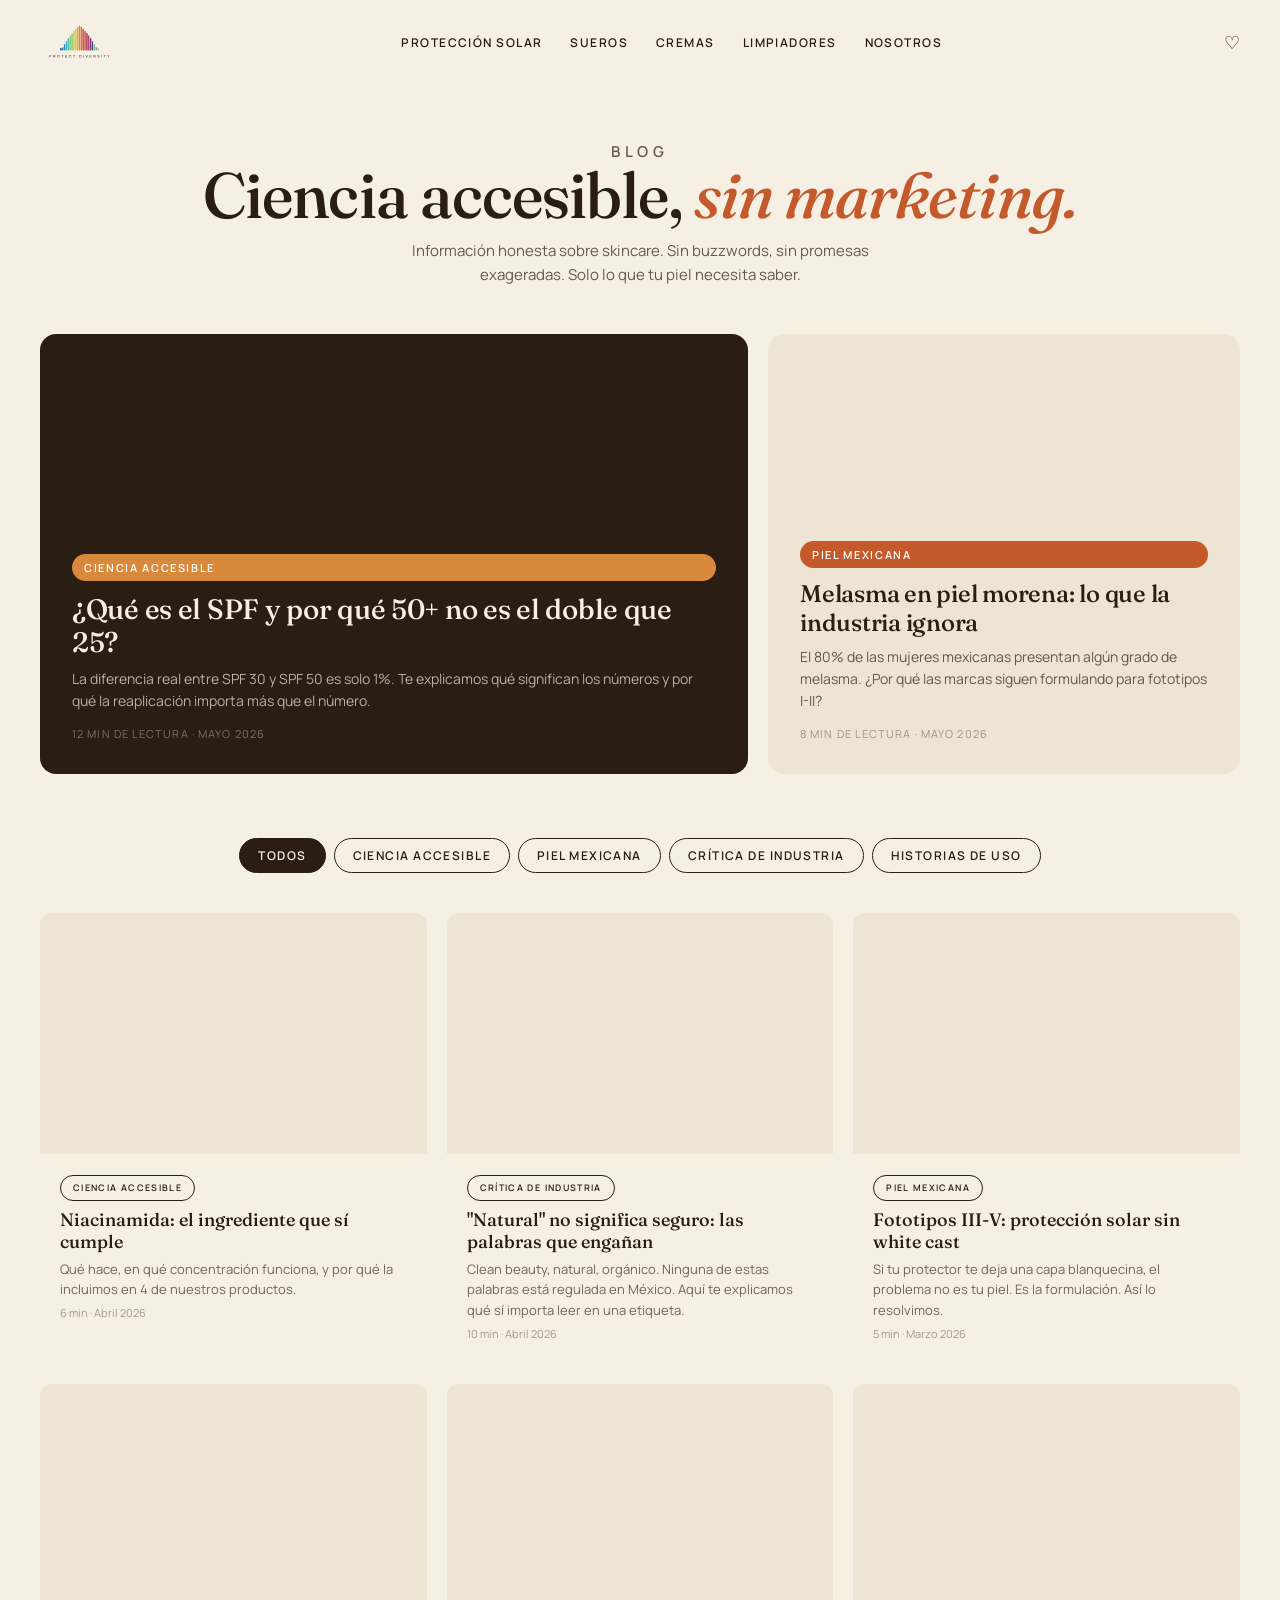
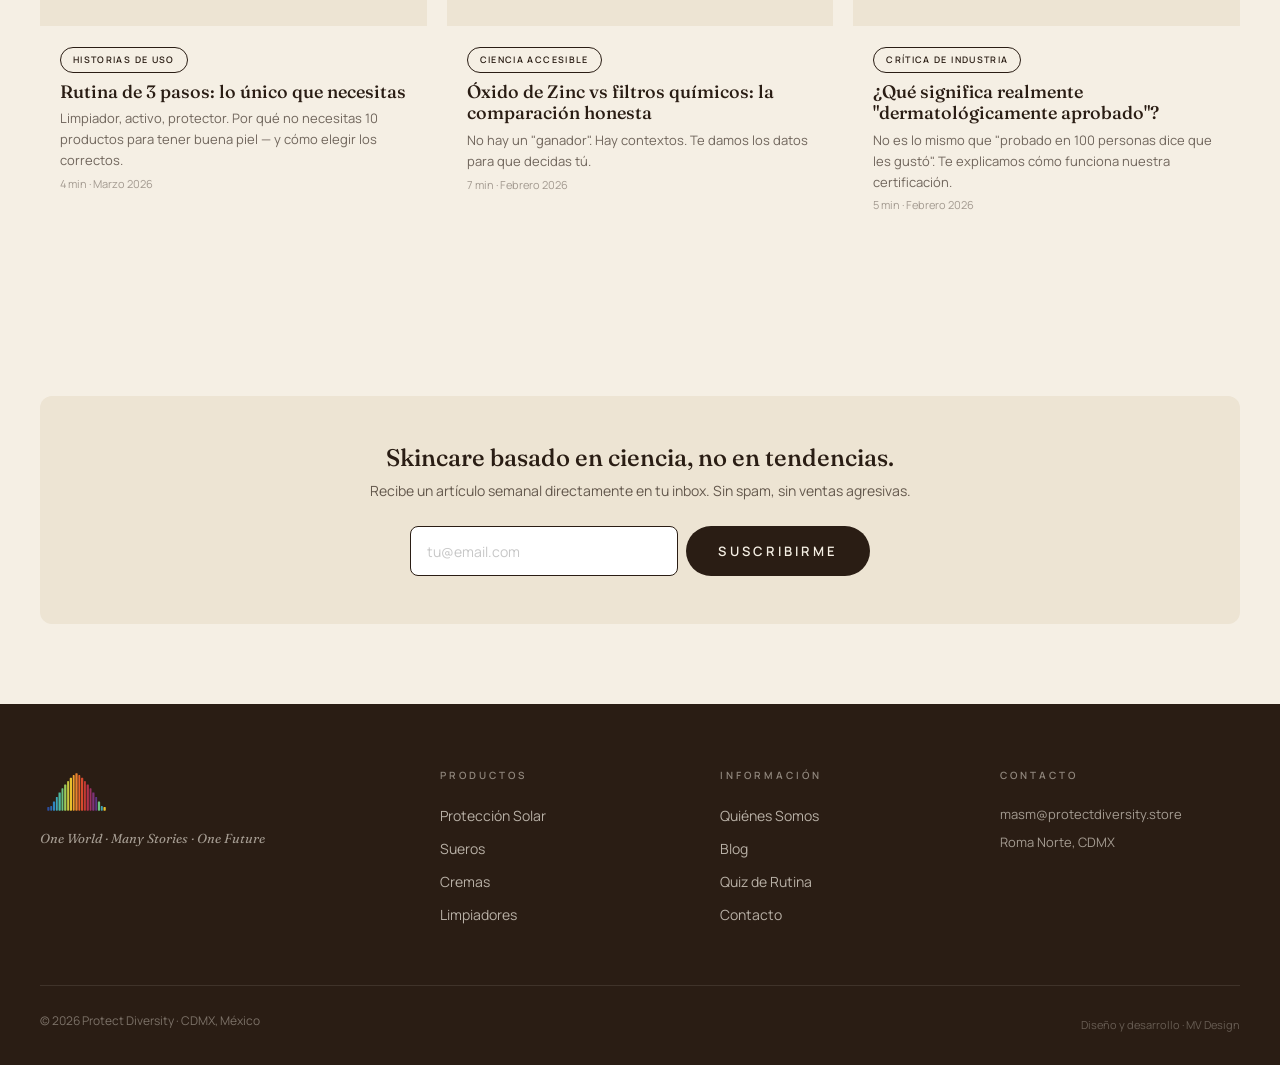
==== blog.html @ ffce9cc8 "checkpoint: sitio base completo v1.0 9 páginas HTML + design system global: - index.html — Home (her" ====
<!DOCTYPE html>
<html lang="es">
<head>
<meta charset="UTF-8">
<meta name="viewport" content="width=device-width, initial-scale=1.0">
<title>Blog | Protect Diversity</title>
<link rel="preconnect" href="https://fonts.googleapis.com">
<link rel="preconnect" href="https://fonts.gstatic.com" crossorigin>
<link href="https://fonts.googleapis.com/css2?family=Fraunces:ital,opsz,wght@0,9..144,300;0,9..144,400;0,9..144,500;0,9..144,600;1,9..144,400;1,9..144,500&family=Manrope:wght@300;400;500;600;700&display=swap" rel="stylesheet">
<link rel="stylesheet" href="css/global.css">
<style>
.blog-hero { padding: 140px 0 48px; text-align: center; }
.blog-hero h1 { font-family: 'Fraunces', serif; font-size: clamp(42px, 5vw, 64px); font-weight: 500; margin-bottom: 12px; }
.blog-hero h1 em { font-style: italic; color: var(--terracota); }
.blog-hero p { font-size: 15px; opacity: 0.7; max-width: 520px; margin: 0 auto; }

.featured-posts { display: grid; grid-template-columns: 1.5fr 1fr; gap: 20px; margin-bottom: 64px; }
.featured-post {
  border-radius: 16px; overflow: hidden; position: relative;
  display: flex; flex-direction: column; justify-content: flex-end;
  min-height: 400px; padding: 32px; text-decoration: none; color: inherit;
  transition: transform 0.2s;
}
.featured-post:hover { transform: translateY(-4px); color: inherit; }
.featured-post--primary { background: var(--cacao); color: var(--crema); min-height: 440px; }
.featured-post--secondary { background: var(--crema-2); }
.featured-post .pill { margin-bottom: 12px; }
.featured-post h2 { font-family: 'Fraunces', serif; font-size: 24px; font-weight: 500; margin-bottom: 8px; line-height: 1.2; }
.featured-post--primary h2 { font-size: 28px; }
.featured-post p { font-size: 14px; opacity: 0.7; line-height: 1.6; }
.featured-post .meta { font-size: 11px; opacity: 0.4; margin-top: 12px; text-transform: uppercase; letter-spacing: 0.1em; }

.blog-grid { display: grid; grid-template-columns: repeat(3, 1fr); gap: 20px; }
.blog-card { border-radius: 12px; overflow: hidden; text-decoration: none; color: inherit; transition: transform 0.2s; }
.blog-card:hover { transform: translateY(-4px); color: inherit; }
.blog-card-img { aspect-ratio: 16/10; background: var(--crema-2); }
.blog-card-body { padding: 20px; }
.blog-card .pill { margin-bottom: 8px; font-size: 9px; }
.blog-card h3 { font-family: 'Fraunces', serif; font-size: 18px; font-weight: 500; margin-bottom: 6px; line-height: 1.2; }
.blog-card p { font-size: 13px; opacity: 0.65; line-height: 1.6; }
.blog-card .meta { font-size: 11px; opacity: 0.4; margin-top: 10px; }

/* Categories filter */
.blog-categories { display: flex; gap: 8px; justify-content: center; margin-bottom: 40px; flex-wrap: wrap; }
.blog-cat-btn {
  padding: 8px 18px; border: 1.5px solid var(--cacao); border-radius: 999px;
  background: none; font-family: 'Manrope', sans-serif; font-size: 12px; font-weight: 600;
  text-transform: uppercase; letter-spacing: 0.12em; cursor: pointer; color: var(--cacao);
  transition: all 0.15s;
}
.blog-cat-btn.active, .blog-cat-btn:hover { background: var(--cacao); color: var(--crema); }

@media (max-width: 1024px) { .blog-grid { grid-template-columns: repeat(2, 1fr); } }
@media (max-width: 768px) {
  .featured-posts { grid-template-columns: 1fr; }
  .blog-grid { grid-template-columns: 1fr; }
}
</style>
</head>
<body>

<header class="header" id="header">
  <div class="header-inner">
    <a href="index.html" class="logo-link"><img src="img/logo-full.svg" alt="Protect Diversity" height="52" style="height:52px;width:auto;"></a>
    <nav><ul class="header-nav">
      <li><a href="coleccion.html">Protección Solar</a></li><li><a href="coleccion.html">Sueros</a></li>
      <li><a href="coleccion.html">Cremas</a></li><li><a href="coleccion.html">Limpiadores</a></li>
      <li><a href="nosotros.html">Nosotros</a></li>
    </ul></nav>
    <div class="header-icons">
      <button class="header-icon mobile-menu-btn" aria-label="Menú">☰</button>
      <button class="header-icon" data-cart-toggle aria-label="Carrito">♡<span class="cart-count" style="display:none">0</span></button>
    </div>
  </div>
</header>

<nav class="mobile-nav"><button class="mobile-nav-close">✕</button>
  <a href="coleccion.html">Protección Solar</a><a href="coleccion.html">Sueros</a><a href="coleccion.html">Cremas</a>
  <a href="coleccion.html">Limpiadores</a><a href="nosotros.html">Nosotros</a><a href="blog.html">Blog</a>
</nav>

<section class="blog-hero">
  <div class="container">
    <p class="eyebrow">BLOG</p>
    <h1>Ciencia accesible, <em>sin marketing.</em></h1>
    <p>Información honesta sobre skincare. Sin buzzwords, sin promesas exageradas. Solo lo que tu piel necesita saber.</p>
  </div>
</section>

<section style="padding-top:0;">
  <div class="container">
    <div class="featured-posts reveal">
      <a href="#" class="featured-post featured-post--primary">
        <span class="pill pill--ocre">CIENCIA ACCESIBLE</span>
        <h2>¿Qué es el SPF y por qué 50+ no es el doble que 25?</h2>
        <p>La diferencia real entre SPF 30 y SPF 50 es solo 1%. Te explicamos qué significan los números y por qué la reaplicación importa más que el número.</p>
        <span class="meta">12 min de lectura · Mayo 2026</span>
      </a>
      <a href="#" class="featured-post featured-post--secondary">
        <span class="pill pill--terracota">PIEL MEXICANA</span>
        <h2>Melasma en piel morena: lo que la industria ignora</h2>
        <p>El 80% de las mujeres mexicanas presentan algún grado de melasma. ¿Por qué las marcas siguen formulando para fototipos I-II?</p>
        <span class="meta">8 min de lectura · Mayo 2026</span>
      </a>
    </div>

    <div class="blog-categories">
      <button class="blog-cat-btn active">Todos</button>
      <button class="blog-cat-btn">Ciencia accesible</button>
      <button class="blog-cat-btn">Piel mexicana</button>
      <button class="blog-cat-btn">Crítica de industria</button>
      <button class="blog-cat-btn">Historias de uso</button>
    </div>

    <div class="blog-grid">
      <a href="#" class="blog-card reveal">
        <div class="blog-card-img"></div>
        <div class="blog-card-body">
          <span class="pill pill--outline">CIENCIA ACCESIBLE</span>
          <h3>Niacinamida: el ingrediente que sí cumple</h3>
          <p>Qué hace, en qué concentración funciona, y por qué la incluimos en 4 de nuestros productos.</p>
          <span class="meta">6 min · Abril 2026</span>
        </div>
      </a>
      <a href="#" class="blog-card reveal reveal-delay-1">
        <div class="blog-card-img"></div>
        <div class="blog-card-body">
          <span class="pill pill--outline">CRÍTICA DE INDUSTRIA</span>
          <h3>"Natural" no significa seguro: las palabras que engañan</h3>
          <p>Clean beauty, natural, orgánico. Ninguna de estas palabras está regulada en México. Aquí te explicamos qué sí importa leer en una etiqueta.</p>
          <span class="meta">10 min · Abril 2026</span>
        </div>
      </a>
      <a href="#" class="blog-card reveal reveal-delay-2">
        <div class="blog-card-img"></div>
        <div class="blog-card-body">
          <span class="pill pill--outline">PIEL MEXICANA</span>
          <h3>Fototipos III-V: protección solar sin white cast</h3>
          <p>Si tu protector te deja una capa blanquecina, el problema no es tu piel. Es la formulación. Así lo resolvimos.</p>
          <span class="meta">5 min · Marzo 2026</span>
        </div>
      </a>
      <a href="#" class="blog-card reveal">
        <div class="blog-card-img"></div>
        <div class="blog-card-body">
          <span class="pill pill--outline">HISTORIAS DE USO</span>
          <h3>Rutina de 3 pasos: lo único que necesitas</h3>
          <p>Limpiador, activo, protector. Por qué no necesitas 10 productos para tener buena piel — y cómo elegir los correctos.</p>
          <span class="meta">4 min · Marzo 2026</span>
        </div>
      </a>
      <a href="#" class="blog-card reveal reveal-delay-1">
        <div class="blog-card-img"></div>
        <div class="blog-card-body">
          <span class="pill pill--outline">CIENCIA ACCESIBLE</span>
          <h3>Óxido de Zinc vs filtros químicos: la comparación honesta</h3>
          <p>No hay un "ganador". Hay contextos. Te damos los datos para que decidas tú.</p>
          <span class="meta">7 min · Febrero 2026</span>
        </div>
      </a>
      <a href="#" class="blog-card reveal reveal-delay-2">
        <div class="blog-card-img"></div>
        <div class="blog-card-body">
          <span class="pill pill--outline">CRÍTICA DE INDUSTRIA</span>
          <h3>¿Qué significa realmente "dermatológicamente aprobado"?</h3>
          <p>No es lo mismo que "probado en 100 personas dice que les gustó". Te explicamos cómo funciona nuestra certificación.</p>
          <span class="meta">5 min · Febrero 2026</span>
        </div>
      </a>
    </div>
  </div>
</section>

<section>
  <div class="container">
    <div class="newsletter reveal">
      <h3>Skincare basado en ciencia, no en tendencias.</h3>
      <p>Recibe un artículo semanal directamente en tu inbox. Sin spam, sin ventas agresivas.</p>
      <form class="newsletter-form" onsubmit="event.preventDefault(); this.querySelector('button').textContent='¡LISTO!';">
        <input type="email" class="input" placeholder="tu@email.com" required>
        <button type="submit" class="btn-primary">SUSCRIBIRME</button>
      </form>
    </div>
  </div>
</section>

<footer class="footer">
  <div class="container">
    <div class="footer-grid">
      <div class="footer-col"><img src="img/isotipo.svg" alt="Protect Diversity" height="48" style="height:48px;width:auto;"><p class="footer-tagline">One World · Many Stories · One Future</p></div>
      <div class="footer-col"><h4>Productos</h4><ul><li><a href="coleccion.html">Protección Solar</a></li><li><a href="coleccion.html">Sueros</a></li><li><a href="coleccion.html">Cremas</a></li><li><a href="coleccion.html">Limpiadores</a></li></ul></div>
      <div class="footer-col"><h4>Información</h4><ul><li><a href="nosotros.html">Quiénes Somos</a></li><li><a href="blog.html">Blog</a></li><li><a href="quiz.html">Quiz de Rutina</a></li><li><a href="contacto.html">Contacto</a></li></ul></div>
      <div class="footer-col"><h4>Contacto</h4><p>masm@protectdiversity.store</p><p style="margin-top:8px;">Roma Norte, CDMX</p></div>
    </div>
    <div class="footer-bottom"><p>© 2026 Protect Diversity · CDMX, México</p><p style="margin-top:6px;font-size:11px;opacity:0.3;">Diseño y desarrollo · MV Design</p></div>
  </div>
</footer>

<div class="cart-overlay"></div>
<div class="cart-drawer"><div class="cart-drawer-header"><h3>Tu bolsa</h3><button class="cart-drawer-close">✕</button></div><div class="cart-drawer-items"><div class="cart-drawer-empty"><p>Tu bolsa está vacía</p></div></div><div class="cart-drawer-footer" style="display:none"><div class="cart-drawer-subtotal"><span>Subtotal</span><span class="amount">$0</span></div><p class="cart-drawer-shipping">Envío gratis desde $1,200</p><a href="carrito.html" class="btn-primary btn-primary--full">VER BOLSA</a></div></div>

<script src="js/global.js"></script>
<script>
document.querySelectorAll('.blog-cat-btn').forEach(function(btn) {
  btn.addEventListener('click', function() {
    document.querySelectorAll('.blog-cat-btn').forEach(function(b) { b.classList.remove('active'); });
    btn.classList.add('active');
  });
});
</script>
</body>
</html>
---- css/global.css ----
/* ═══════════════════════════════════════════════════════════
   PROTECT DIVERSITY — Global Design System
   Brand Book v1.0 · 2026
   ═══════════════════════════════════════════════════════════ */

/* ── RESET ── */
*, *::before, *::after { margin: 0; padding: 0; box-sizing: border-box; }

/* ── VARIABLES ── */
:root {
  --crema: #F5EFE4;
  --crema-2: #EDE4D3;
  --cacao: #2A1D14;
  --terracota: #C45A2C;
  --ocre: #D9893B;
  --salvia: #5E6B4E;
  --rose: #E8B9A6;
  --blanco: #FFFFFF;
  --gris-borde: #D3D1C7;
  --max-width: 1400px;
  --pad-desktop: 40px;
  --pad-mobile: 16px;
}

/* ── BASE ── */
html { scroll-behavior: smooth; }

body {
  font-family: 'Manrope', sans-serif;
  background: var(--crema);
  color: var(--cacao);
  font-size: 15px;
  line-height: 1.55;
  -webkit-font-smoothing: antialiased;
  -moz-osx-font-smoothing: grayscale;
}

a { color: var(--cacao); text-decoration: none; }
a:hover { opacity: 0.7; }

img { max-width: 100%; display: block; }
ul { list-style: none; }
button { cursor: pointer; font-family: inherit; }

/* ── CONTAINER ── */
.container {
  max-width: var(--max-width);
  margin: 0 auto;
  padding: 0 var(--pad-desktop);
}

@media (max-width: 768px) {
  .container { padding: 0 var(--pad-mobile); }
}

/* ── TYPOGRAPHY (Brand Book p.21) ── */
.display {
  font-family: 'Fraunces', serif;
  font-size: clamp(42px, 5vw, 72px);
  font-weight: 500;
  line-height: 0.95;
  letter-spacing: -0.025em;
}

h1, .h1 {
  font-family: 'Fraunces', serif;
  font-size: clamp(28px, 3.5vw, 42px);
  font-weight: 500;
  line-height: 1.0;
  letter-spacing: -0.015em;
}

h2, .h2 {
  font-family: 'Fraunces', serif;
  font-size: clamp(22px, 2.5vw, 36px);
  font-weight: 500;
  line-height: 1.1;
  letter-spacing: -0.01em;
}

h3, .h3 {
  font-family: 'Fraunces', serif;
  font-size: clamp(16px, 1.5vw, 20px);
  font-weight: 500;
  line-height: 1.2;
}

.lead {
  font-family: 'Manrope', sans-serif;
  font-size: 14px;
  font-weight: 400;
  line-height: 1.55;
}

.body-text {
  font-family: 'Manrope', sans-serif;
  font-size: 15px;
  font-weight: 400;
  line-height: 1.55;
}

.caption {
  font-family: 'Manrope', sans-serif;
  font-size: 12px;
  font-weight: 400;
  line-height: 1.45;
}

.eyebrow {
  font-family: 'Manrope', sans-serif;
  font-size: 10px;
  font-weight: 600;
  text-transform: uppercase;
  letter-spacing: 0.32em;
}

.cta-text {
  font-family: 'Manrope', sans-serif;
  font-weight: 600;
  text-transform: uppercase;
  letter-spacing: 0.25em;
}

.quote {
  font-family: 'Fraunces', serif;
  font-style: italic;
  font-weight: 400;
  line-height: 1.3;
}

/* ── SECTION SPACING ── */
section { padding: 80px 0; }
@media (max-width: 768px) { section { padding: 56px 0; } }

.section-intro {
  text-align: center;
  margin-bottom: 48px;
}

.section-intro .eyebrow { margin-bottom: 12px; }
.section-intro h2 { margin-bottom: 8px; }

.section-intro .subtitle {
  font-family: 'Fraunces', serif;
  font-style: italic;
  color: var(--terracota);
  font-size: 16px;
}

/* ── BUTTONS ── */
.btn-primary {
  display: inline-block;
  background: var(--cacao);
  color: var(--crema);
  border: none;
  border-radius: 999px;
  padding: 16px 32px;
  font-family: 'Manrope', sans-serif;
  font-size: 13px;
  font-weight: 600;
  text-transform: uppercase;
  letter-spacing: 0.25em;
  cursor: pointer;
  transition: opacity 0.15s;
  text-align: center;
}
.btn-primary:hover { opacity: 0.85; color: var(--crema); }
.btn-primary--full { display: block; width: 100%; }
.btn-primary--large { padding: 18px 48px; font-size: 14px; }
.btn-primary--ocre { background: var(--ocre); }

.btn-secondary {
  display: inline-block;
  background: transparent;
  color: var(--cacao);
  border: 2px solid var(--cacao);
  border-radius: 999px;
  padding: 14px 28px;
  font-family: 'Manrope', sans-serif;
  font-size: 13px;
  font-weight: 600;
  text-transform: uppercase;
  letter-spacing: 0.25em;
  cursor: pointer;
  transition: opacity 0.15s;
  text-decoration: none;
}
.btn-secondary:hover { opacity: 0.7; }

/* ── PILLS ── */
.pill {
  display: inline-block;
  font-size: 11px;
  font-weight: 600;
  text-transform: uppercase;
  letter-spacing: 0.15em;
  padding: 5px 12px;
  border-radius: 999px;
}
.pill--cacao { background: var(--cacao); color: var(--crema); }
.pill--ocre { background: var(--ocre); color: var(--blanco); }
.pill--terracota { background: var(--terracota); color: var(--blanco); }
.pill--salvia { background: var(--salvia); color: var(--blanco); }
.pill--outline { background: transparent; border: 1px solid var(--cacao); color: var(--cacao); }

/* ── CARDS ── */
.card {
  background: var(--crema-2);
  border-radius: 12px;
  padding: 32px;
}
.card--white {
  background: var(--blanco);
  border: 0.5px solid var(--gris-borde);
}

/* ── INPUTS ── */
.input {
  width: 100%;
  background: var(--blanco);
  border: 1px solid var(--cacao);
  border-radius: 8px;
  padding: 14px 16px;
  font-family: 'Manrope', sans-serif;
  font-size: 14px;
  color: var(--cacao);
  outline: none;
  transition: border-width 0.15s;
}
.input:focus { border-width: 2px; }
.input::placeholder { opacity: 0.4; }

.input-label {
  display: block;
  font-size: 10px;
  font-weight: 600;
  text-transform: uppercase;
  letter-spacing: 0.25em;
  margin-bottom: 6px;
}

/* ── TRUST BADGES ── */
.trust-strip {
  display: flex;
  flex-wrap: wrap;
  gap: 16px;
  justify-content: center;
}
.trust-badge {
  font-size: 12px;
  font-weight: 500;
  display: flex;
  align-items: center;
  gap: 4px;
  opacity: 0.75;
}

/* ── HEADER ── */
.header {
  position: fixed;
  top: 0;
  left: 0;
  right: 0;
  z-index: 1000;
  background: var(--crema);
  border-bottom: 1px solid transparent;
  transition: border-color 0.3s ease;
}
.header.scrolled { border-bottom-color: var(--cacao); }

.header-inner {
  max-width: var(--max-width);
  margin: 0 auto;
  padding: 16px var(--pad-desktop);
  display: flex;
  align-items: center;
  justify-content: space-between;
}

.header-nav {
  display: flex;
  gap: 28px;
  list-style: none;
}
.header-nav a {
  text-decoration: none;
  color: var(--cacao);
  font-size: 12px;
  font-weight: 600;
  text-transform: uppercase;
  letter-spacing: 0.12em;
  transition: opacity 0.15s;
}
.header-nav a:hover { opacity: 0.6; }
.header-nav a.active { border-bottom: 2px solid var(--cacao); padding-bottom: 2px; }

.header-icons {
  display: flex;
  gap: 16px;
  align-items: center;
}
.header-icon {
  font-size: 18px;
  color: var(--cacao);
  cursor: pointer;
  transition: opacity 0.15s;
  background: none;
  border: none;
  position: relative;
}
.header-icon:hover { opacity: 0.6; }

.cart-count {
  position: absolute;
  top: -6px;
  right: -8px;
  background: var(--terracota);
  color: var(--blanco);
  font-size: 9px;
  font-weight: 700;
  width: 16px;
  height: 16px;
  border-radius: 50%;
  display: flex;
  align-items: center;
  justify-content: center;
}

.breadcrumb {
  max-width: var(--max-width);
  margin: 0 auto;
  padding: 8px var(--pad-desktop);
  font-size: 12px;
  color: var(--cacao);
  opacity: 0.5;
  letter-spacing: 0.05em;
}
.breadcrumb span { margin: 0 6px; }
.breadcrumb a { opacity: 0.7; }
.breadcrumb a:hover { opacity: 1; }

/* Mobile nav */
.mobile-menu-btn {
  display: none;
  background: none;
  border: none;
  font-size: 22px;
  color: var(--cacao);
  cursor: pointer;
}

.mobile-nav {
  display: none;
  position: fixed;
  top: 0;
  left: 0;
  right: 0;
  bottom: 0;
  background: var(--crema);
  z-index: 2000;
  padding: 80px var(--pad-mobile) 40px;
  flex-direction: column;
  gap: 0;
}
.mobile-nav.open { display: flex; }
.mobile-nav a {
  display: block;
  padding: 16px 0;
  font-size: 18px;
  font-family: 'Fraunces', serif;
  font-weight: 500;
  border-bottom: 1px solid rgba(42,29,20,0.08);
}
.mobile-nav-close {
  position: absolute;
  top: 20px;
  right: 20px;
  background: none;
  border: none;
  font-size: 24px;
  cursor: pointer;
  color: var(--cacao);
}

@media (max-width: 768px) {
  .header-inner { padding: 12px var(--pad-mobile); }
  .header-nav { display: none; }
  .mobile-menu-btn { display: block; }
  .breadcrumb { padding: 8px var(--pad-mobile); }
}

/* ── FOOTER ── */
.footer {
  background: var(--cacao);
  padding: 64px 0 32px;
  color: var(--crema);
}
.footer a { color: var(--crema); opacity: 0.7; }
.footer a:hover { opacity: 1; }

.footer-grid {
  display: grid;
  grid-template-columns: 1.5fr 1fr 1fr 1fr;
  gap: 40px;
  margin-bottom: 48px;
}

.footer-col h4 {
  font-family: 'Manrope', sans-serif;
  font-size: 10px;
  font-weight: 600;
  text-transform: uppercase;
  letter-spacing: 0.3em;
  margin-bottom: 20px;
  opacity: 0.5;
}
.footer-col ul { list-style: none; }
.footer-col li { margin-bottom: 10px; }
.footer-col a { font-size: 14px; }
.footer-col p { font-size: 13px; opacity: 0.6; line-height: 1.6; }

.footer-tagline {
  font-family: 'Fraunces', serif;
  font-style: italic;
  font-size: 14px;
  opacity: 0.5;
  margin-top: 12px;
}

.footer-bottom {
  border-top: 1px solid rgba(245,239,228,0.1);
  padding-top: 24px;
  display: flex;
  justify-content: space-between;
  align-items: center;
}
.footer-bottom p { font-size: 12px; opacity: 0.4; }
.footer-social { display: flex; gap: 16px; }
.footer-social a { font-size: 16px; opacity: 0.5; }
.footer-social a:hover { opacity: 1; }

@media (max-width: 768px) {
  .footer-grid { grid-template-columns: 1fr 1fr; gap: 32px; }
  .footer-bottom { flex-direction: column; gap: 12px; text-align: center; }
}

/* ── CART DRAWER ── */
.cart-overlay {
  position: fixed;
  inset: 0;
  background: rgba(42,29,20,0.4);
  z-index: 3000;
  opacity: 0;
  pointer-events: none;
  transition: opacity 0.3s;
}
.cart-overlay.open { opacity: 1; pointer-events: auto; }

.cart-drawer {
  position: fixed;
  top: 0;
  right: 0;
  bottom: 0;
  width: 420px;
  max-width: 90vw;
  background: var(--crema);
  z-index: 3001;
  transform: translateX(100%);
  transition: transform 0.3s ease;
  display: flex;
  flex-direction: column;
}
.cart-drawer.open { transform: translateX(0); }

.cart-drawer-header {
  padding: 20px 24px;
  border-bottom: 1px solid rgba(42,29,20,0.1);
  display: flex;
  justify-content: space-between;
  align-items: center;
}
.cart-drawer-header h3 {
  font-family: 'Fraunces', serif;
  font-size: 20px;
  font-weight: 500;
}
.cart-drawer-close {
  background: none;
  border: none;
  font-size: 20px;
  cursor: pointer;
  color: var(--cacao);
}

.cart-drawer-items {
  flex: 1;
  overflow-y: auto;
  padding: 20px 24px;
}

.cart-drawer-item {
  display: flex;
  gap: 16px;
  padding: 16px 0;
  border-bottom: 1px solid rgba(42,29,20,0.06);
}
.cart-drawer-item-img {
  width: 64px;
  height: 64px;
  background: var(--crema-2);
  border-radius: 8px;
  flex-shrink: 0;
}
.cart-drawer-item-info { flex: 1; }
.cart-drawer-item-name {
  font-family: 'Fraunces', serif;
  font-size: 14px;
  font-weight: 500;
  margin-bottom: 4px;
}
.cart-drawer-item-price { font-size: 13px; opacity: 0.7; }
.cart-drawer-item-qty {
  display: flex;
  align-items: center;
  gap: 8px;
  margin-top: 8px;
}
.cart-drawer-item-qty button {
  width: 28px;
  height: 28px;
  border: 1px solid rgba(42,29,20,0.2);
  border-radius: 6px;
  background: none;
  font-size: 14px;
  display: flex;
  align-items: center;
  justify-content: center;
}
.cart-drawer-item-qty span { font-size: 13px; font-weight: 600; min-width: 20px; text-align: center; }
.cart-drawer-item-remove {
  background: none;
  border: none;
  font-size: 12px;
  opacity: 0.4;
  cursor: pointer;
  margin-top: 4px;
}
.cart-drawer-item-remove:hover { opacity: 1; color: var(--terracota); }

.cart-drawer-footer {
  padding: 20px 24px;
  border-top: 1px solid rgba(42,29,20,0.1);
}
.cart-drawer-subtotal {
  display: flex;
  justify-content: space-between;
  margin-bottom: 8px;
  font-size: 14px;
}
.cart-drawer-subtotal .amount {
  font-family: 'Fraunces', serif;
  font-weight: 500;
  font-size: 18px;
}
.cart-drawer-shipping {
  font-size: 12px;
  opacity: 0.5;
  margin-bottom: 16px;
}
.cart-drawer-empty {
  text-align: center;
  padding: 60px 20px;
  opacity: 0.5;
}
.cart-drawer-empty p { font-size: 14px; margin-bottom: 16px; }

/* ── SCROLL ANIMATIONS ── */
.reveal {
  opacity: 0;
  transform: translateY(24px);
  transition: opacity 0.6s ease, transform 0.6s ease;
}
.reveal.visible {
  opacity: 1;
  transform: translateY(0);
}
.reveal-delay-1 { transition-delay: 0.1s; }
.reveal-delay-2 { transition-delay: 0.2s; }
.reveal-delay-3 { transition-delay: 0.3s; }
.reveal-delay-4 { transition-delay: 0.4s; }

@media (prefers-reduced-motion: reduce) {
  .reveal { opacity: 1; transform: none; transition: none; }
}

/* ── PRODUCT CARD (shared) ── */
.product-card {
  background: var(--crema-2);
  border-radius: 12px;
  overflow: hidden;
  transition: transform 0.2s;
}
.product-card:hover { transform: translateY(-4px); }

.product-card-img {
  aspect-ratio: 4/5;
  background: var(--crema-2);
  position: relative;
  display: flex;
  align-items: center;
  justify-content: center;
  overflow: hidden;
}
.product-card-img img {
  width: 100%;
  height: 100%;
  object-fit: cover;
  object-position: center;
  transition: transform 0.4s ease;
  display: block;
}
.product-card:hover .product-card-img img {
  transform: scale(1.04);
}
.product-card-img .pills {
  position: absolute;
  top: 12px;
  left: 12px;
  display: flex;
  gap: 6px;
}

.product-card-body { padding: 16px 20px 20px; }
.product-card-category {
  font-size: 9px;
  font-weight: 600;
  text-transform: uppercase;
  letter-spacing: 0.25em;
  opacity: 0.5;
  margin-bottom: 4px;
}
.product-card-name {
  font-family: 'Fraunces', serif;
  font-size: 16px;
  font-weight: 500;
  margin-bottom: 6px;
  line-height: 1.2;
}
.product-card-price {
  display: flex;
  align-items: center;
  gap: 8px;
  margin-bottom: 6px;
}
.product-card-price .current {
  font-family: 'Fraunces', serif;
  font-size: 18px;
  font-weight: 500;
}
.product-card-price .compare {
  font-size: 13px;
  text-decoration: line-through;
  opacity: 0.4;
}
.product-card-price .discount {
  font-size: 10px;
  font-weight: 600;
  color: var(--salvia);
}
.product-card-rating {
  display: flex;
  align-items: center;
  gap: 4px;
  margin-bottom: 12px;
}
.product-card-rating .stars { color: var(--ocre); font-size: 12px; letter-spacing: 1px; }
.product-card-rating .score { font-size: 12px; opacity: 0.5; }

.product-card-btn {
  width: 100%;
  background: var(--cacao);
  color: var(--crema);
  border: none;
  border-radius: 999px;
  padding: 10px;
  font-family: 'Manrope', sans-serif;
  font-size: 11px;
  font-weight: 600;
  text-transform: uppercase;
  letter-spacing: 0.2em;
  cursor: pointer;
  transition: opacity 0.15s;
}
.product-card-btn:hover { opacity: 0.85; }

/* ── NEWSLETTER ── */
.newsletter {
  background: var(--crema-2);
  border-radius: 12px;
  padding: 48px;
  text-align: center;
}
.newsletter h3 {
  font-family: 'Fraunces', serif;
  font-size: 24px;
  font-weight: 500;
  margin-bottom: 8px;
}
.newsletter p { font-size: 14px; opacity: 0.7; margin-bottom: 24px; }
.newsletter-form {
  display: flex;
  gap: 8px;
  max-width: 460px;
  margin: 0 auto;
}
.newsletter-form .input { flex: 1; }
@media (max-width: 768px) {
  .newsletter { padding: 32px 20px; }
  .newsletter-form { flex-direction: column; }
}

/* ── DARK SECTION ── */
.section-dark {
  background: var(--cacao);
  color: var(--crema);
}
.section-dark .eyebrow { color: var(--ocre); }

/* ── LOGO SVG (inline helper) ── */
.logo-link { display: flex; align-items: center; text-decoration: none; }

/* ── REVIEWS ── */
.reviews-header {
  display: flex; align-items: center; justify-content: space-between;
  padding-bottom: 24px; border-bottom: 1px solid rgba(42,29,20,0.08);
  margin-bottom: 24px; flex-wrap: wrap; gap: 12px;
}
.reviews-avg { display: flex; align-items: center; gap: 12px; }
.reviews-avg-num {
  font-family: 'Fraunces', serif; font-size: 40px; font-weight: 500; line-height: 1;
}
.reviews-count { font-size: 13px; opacity: 0.5; }
.reviews-write-btn { font-size: 11px; padding: 10px 20px; }
.reviews-list { display: flex; flex-direction: column; gap: 16px; }
.review-card {
  padding: 24px 28px; border-radius: 12px;
  background: var(--blanco); border: 1px solid rgba(42,29,20,0.06);
}
.review-header {
  display: flex; justify-content: space-between; align-items: flex-start;
  margin-bottom: 6px; flex-wrap: wrap; gap: 8px;
}
.review-meta { display: flex; align-items: center; gap: 8px; flex-wrap: wrap; }
.review-name { font-weight: 600; font-size: 14px; }
.review-city { font-size: 13px; opacity: 0.5; }
.review-verified { font-size: 11px; color: var(--salvia); font-weight: 600; }
.review-stars { font-size: 13px; letter-spacing: 1px; flex-shrink: 0; }
.review-skin {
  font-size: 10px; font-weight: 600; text-transform: uppercase; letter-spacing: 0.2em;
  color: var(--terracota); margin-bottom: 8px; opacity: 0.7;
}
.review-title {
  font-family: 'Fraunces', serif; font-size: 16px; font-weight: 500;
  margin-bottom: 8px; line-height: 1.3;
}
.review-text { font-size: 14px; line-height: 1.7; opacity: 0.75; margin-bottom: 10px; }
.review-date { font-size: 11px; opacity: 0.35; }

/* ── DERMA-APROBADO ── */
.derma-section { padding: 80px 0; }
.derma-grid {
  display: grid; grid-template-columns: 1fr 1fr; gap: 48px; align-items: center;
}
.derma-badge-row { display: flex; gap: 16px; flex-wrap: wrap; margin-top: 32px; }
.derma-badge {
  display: flex; align-items: center; gap: 10px;
  padding: 14px 20px; background: var(--crema-2); border-radius: 12px;
  font-size: 13px; font-weight: 500; flex: 1; min-width: 180px;
}
.derma-badge-icon { font-size: 20px; flex-shrink: 0; }
.derma-points { display: flex; flex-direction: column; gap: 20px; margin-top: 24px; }
.derma-point { display: flex; gap: 16px; align-items: flex-start; }
.derma-point-num {
  font-family: 'Fraunces', serif; font-size: 24px; font-weight: 300;
  color: var(--terracota); opacity: 0.5; flex-shrink: 0; line-height: 1;
}
.derma-point h4 { font-size: 14px; font-weight: 600; margin-bottom: 4px; }
.derma-point p { font-size: 13px; opacity: 0.65; line-height: 1.6; }

@media (max-width: 768px) {
  .derma-grid { grid-template-columns: 1fr; }
  .reviews-header { flex-direction: column; align-items: flex-start; }
}
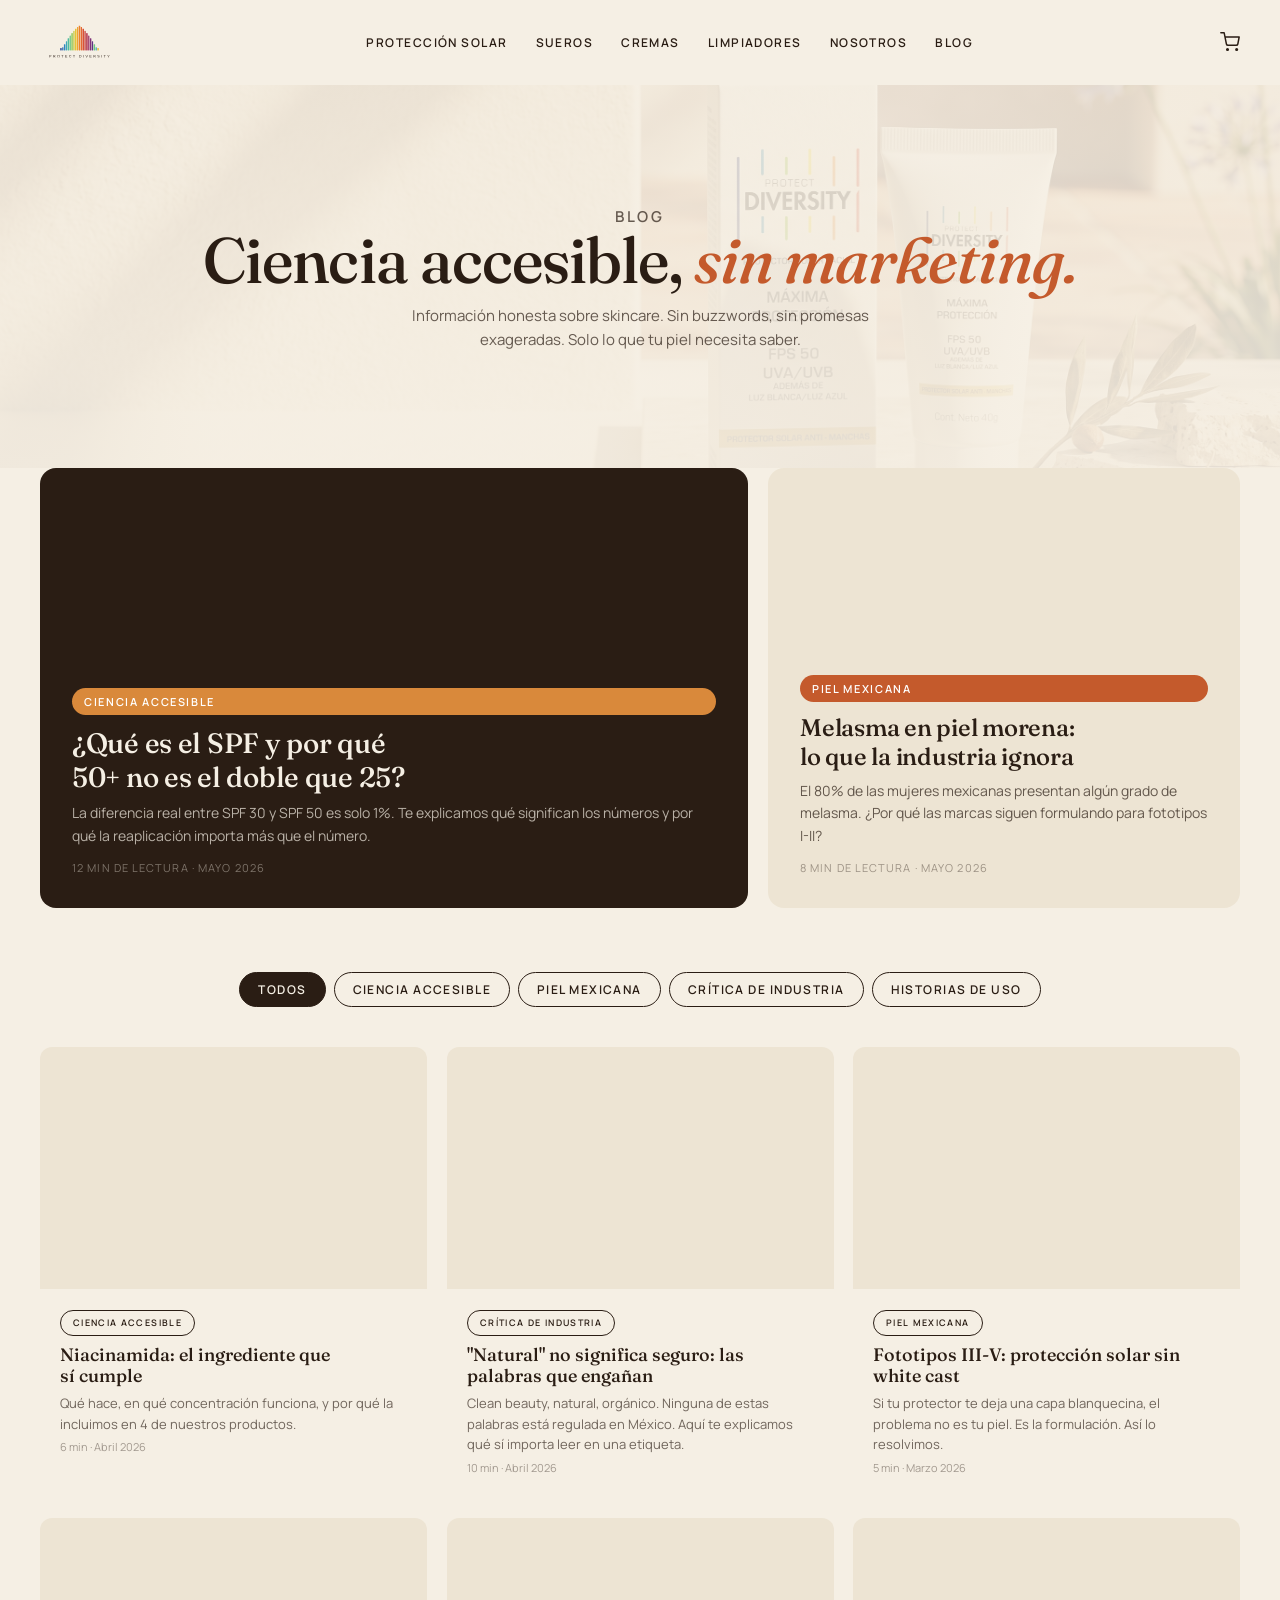
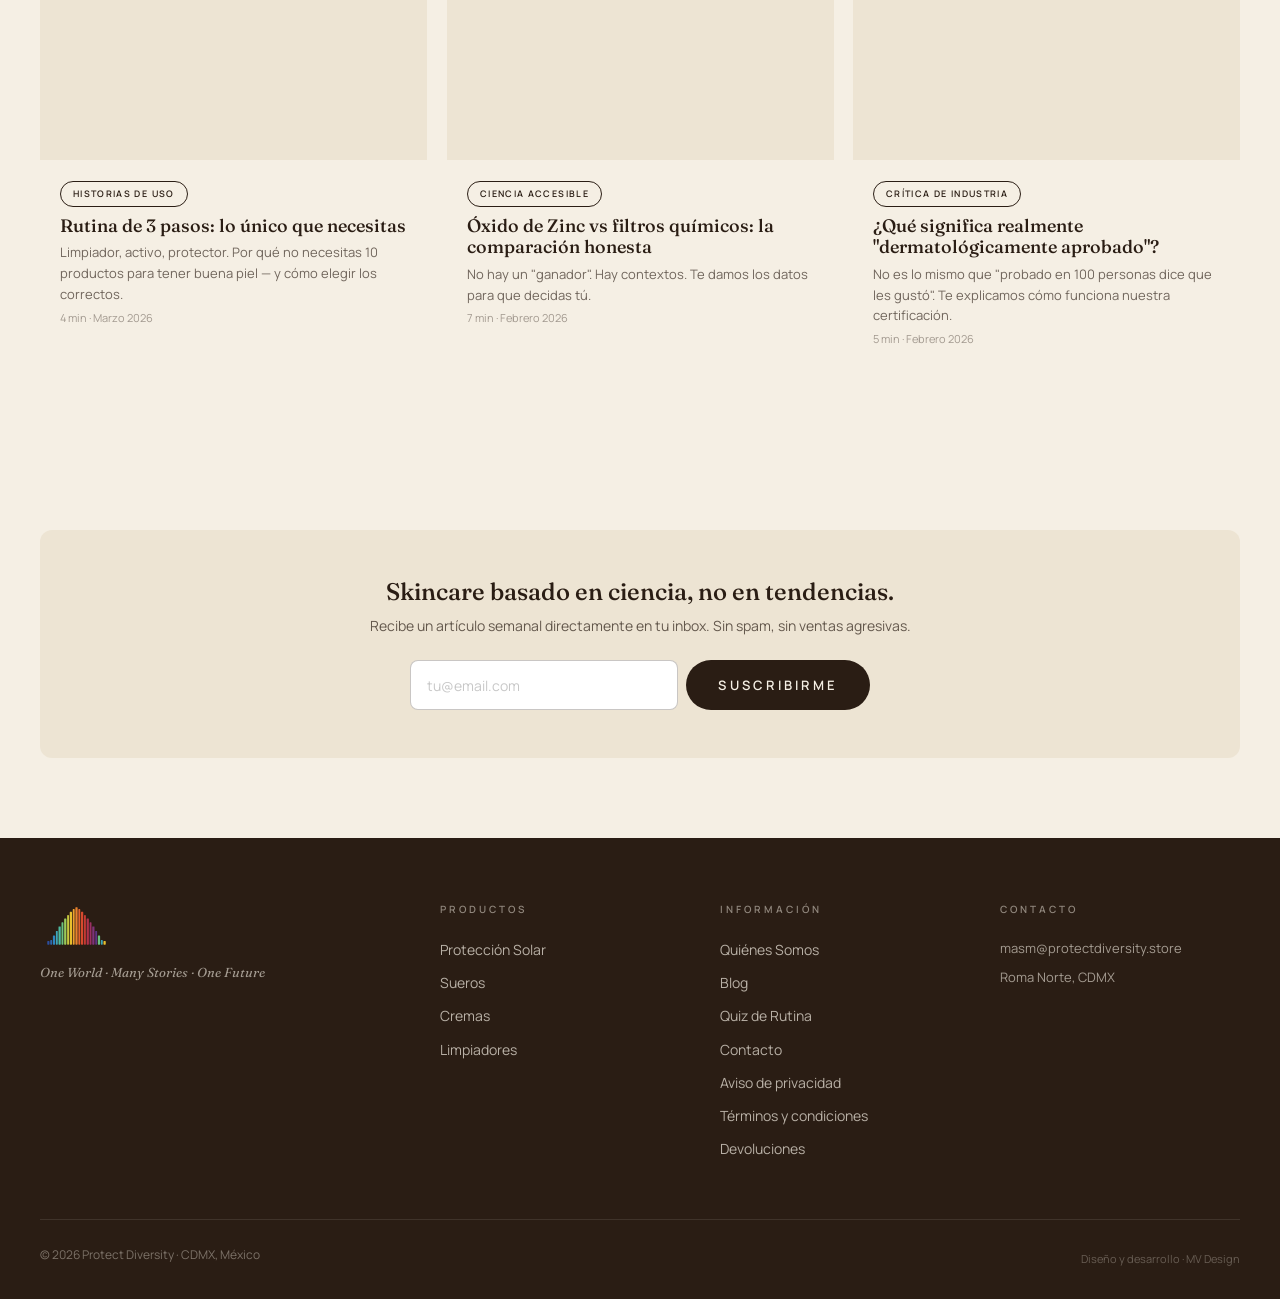
==== commit cf1d4243: "Initial commit — Protect Diversity website" ====
--- a/blog.html
+++ b/blog.html
@@ -4,12 +4,33 @@
 <meta charset="UTF-8">
 <meta name="viewport" content="width=device-width, initial-scale=1.0">
 <title>Blog | Protect Diversity</title>
+<meta name="description" content="Ciencia accesible sobre skincare. Sin buzzwords ni promesas exageradas. Solo lo que tu piel necesita saber.">
+<meta property="og:type" content="website">
+<meta property="og:title" content="Blog | Protect Diversity">
+<meta property="og:description" content="Ciencia accesible sobre skincare. Sin buzzwords ni promesas exageradas. Solo lo que tu piel necesita saber.">
+<meta property="og:image" content="https://protectdiversity.store/img/banners/magnific_premium-sunscreen-website_gJvVzaPSXO.png">
+<meta property="og:locale" content="es_MX">
+<meta name="twitter:card" content="summary_large_image">
+<meta name="twitter:title" content="Blog | Protect Diversity">
+<meta name="twitter:description" content="Ciencia accesible sobre skincare. Sin buzzwords ni promesas exageradas. Solo lo que tu piel necesita saber.">
 <link rel="preconnect" href="https://fonts.googleapis.com">
 <link rel="preconnect" href="https://fonts.gstatic.com" crossorigin>
 <link href="https://fonts.googleapis.com/css2?family=Fraunces:ital,opsz,wght@0,9..144,300;0,9..144,400;0,9..144,500;0,9..144,600;1,9..144,400;1,9..144,500&family=Manrope:wght@300;400;500;600;700&display=swap" rel="stylesheet">
 <link rel="stylesheet" href="css/global.css">
 <style>
-.blog-hero { padding: 140px 0 48px; text-align: center; }
+.blog-hero {
+  padding: 160px 0 72px; text-align: center;
+  position: relative; overflow: hidden; min-height: 52vh; display: flex; align-items: center;
+}
+.blog-hero-bg {
+  position: absolute; inset: 0; width: 100%; height: 100%;
+  object-fit: cover; object-position: center 30%; z-index: 0;
+}
+.blog-hero-overlay {
+  position: absolute; inset: 0; z-index: 1;
+  background: linear-gradient(180deg, rgba(245,239,228,0.82) 0%, rgba(245,239,228,0.92) 100%);
+}
+.blog-hero .container { position: relative; z-index: 2; width: 100%; }
 .blog-hero h1 { font-family: 'Fraunces', serif; font-size: clamp(42px, 5vw, 64px); font-weight: 500; margin-bottom: 12px; }
 .blog-hero h1 em { font-style: italic; color: var(--terracota); }
 .blog-hero p { font-size: 15px; opacity: 0.7; max-width: 520px; margin: 0 auto; }
@@ -21,8 +42,9 @@
   min-height: 400px; padding: 32px; text-decoration: none; color: inherit;
   transition: transform 0.2s;
 }
-.featured-post:hover { transform: translateY(-4px); color: inherit; }
+.featured-post:hover { transform: translateY(-4px); }
 .featured-post--primary { background: var(--cacao); color: var(--crema); min-height: 440px; }
+.featured-post--primary:hover { color: var(--crema); }
 .featured-post--secondary { background: var(--crema-2); }
 .featured-post .pill { margin-bottom: 12px; }
 .featured-post h2 { font-family: 'Fraunces', serif; font-size: 24px; font-weight: 500; margin-bottom: 8px; line-height: 1.2; }
@@ -63,23 +85,26 @@
   <div class="header-inner">
     <a href="index.html" class="logo-link"><img src="img/logo-full.svg" alt="Protect Diversity" height="52" style="height:52px;width:auto;"></a>
     <nav><ul class="header-nav">
-      <li><a href="coleccion.html">Protección Solar</a></li><li><a href="coleccion.html">Sueros</a></li>
-      <li><a href="coleccion.html">Cremas</a></li><li><a href="coleccion.html">Limpiadores</a></li>
+      <li><a href="coleccion.html">Protección Solar</a></li><li><a href="coleccion.html?cat=sueros">Sueros</a></li>
+      <li><a href="coleccion.html?cat=cremas">Cremas</a></li><li><a href="coleccion.html?cat=limpiadores">Limpiadores</a></li>
       <li><a href="nosotros.html">Nosotros</a></li>
+      <li><a href="blog.html">Blog</a></li>
     </ul></nav>
     <div class="header-icons">
       <button class="header-icon mobile-menu-btn" aria-label="Menú">☰</button>
-      <button class="header-icon" data-cart-toggle aria-label="Carrito">♡<span class="cart-count" style="display:none">0</span></button>
+      <button class="header-icon" data-cart-toggle aria-label="Carrito"><svg width="20" height="20" viewBox="0 0 24 24" fill="none" stroke="currentColor" stroke-width="1.75" stroke-linecap="round" stroke-linejoin="round" style="display:block;pointer-events:none;"><circle cx="9" cy="21" r="1"/><circle cx="20" cy="21" r="1"/><path d="M1 1h4l2.68 13.39a2 2 0 002 1.61h9.72a2 2 0 002-1.61L23 6H6"/></svg><span class="cart-count" style="display:none">0</span></button>
     </div>
   </div>
 </header>
 
 <nav class="mobile-nav"><button class="mobile-nav-close">✕</button>
-  <a href="coleccion.html">Protección Solar</a><a href="coleccion.html">Sueros</a><a href="coleccion.html">Cremas</a>
-  <a href="coleccion.html">Limpiadores</a><a href="nosotros.html">Nosotros</a><a href="blog.html">Blog</a>
+  <a href="coleccion.html">Protección Solar</a><a href="coleccion.html?cat=sueros">Sueros</a><a href="coleccion.html?cat=cremas">Cremas</a>
+  <a href="coleccion.html?cat=limpiadores">Limpiadores</a><a href="nosotros.html">Nosotros</a><a href="blog.html">Blog</a>
 </nav>
 
 <section class="blog-hero">
+  <img class="blog-hero-bg" src="img/banners/magnific_premium-sunscreen-website_gJvVzaPSXO.png" alt="" aria-hidden="true">
+  <div class="blog-hero-overlay"></div>
   <div class="container">
     <p class="eyebrow">BLOG</p>
     <h1>Ciencia accesible, <em>sin marketing.</em></h1>
@@ -188,8 +213,8 @@
   <div class="container">
     <div class="footer-grid">
       <div class="footer-col"><img src="img/isotipo.svg" alt="Protect Diversity" height="48" style="height:48px;width:auto;"><p class="footer-tagline">One World · Many Stories · One Future</p></div>
-      <div class="footer-col"><h4>Productos</h4><ul><li><a href="coleccion.html">Protección Solar</a></li><li><a href="coleccion.html">Sueros</a></li><li><a href="coleccion.html">Cremas</a></li><li><a href="coleccion.html">Limpiadores</a></li></ul></div>
-      <div class="footer-col"><h4>Información</h4><ul><li><a href="nosotros.html">Quiénes Somos</a></li><li><a href="blog.html">Blog</a></li><li><a href="quiz.html">Quiz de Rutina</a></li><li><a href="contacto.html">Contacto</a></li></ul></div>
+      <div class="footer-col"><h4>Productos</h4><ul><li><a href="coleccion.html">Protección Solar</a></li><li><a href="coleccion.html?cat=sueros">Sueros</a></li><li><a href="coleccion.html?cat=cremas">Cremas</a></li><li><a href="coleccion.html?cat=limpiadores">Limpiadores</a></li></ul></div>
+      <div class="footer-col"><h4>Información</h4><ul><li><a href="nosotros.html">Quiénes Somos</a></li><li><a href="blog.html">Blog</a></li><li><a href="quiz.html">Quiz de Rutina</a></li><li><a href="contacto.html">Contacto</a></li><li><a href="privacidad.html">Aviso de privacidad</a></li><li><a href="terminos.html">Términos y condiciones</a></li><li><a href="devoluciones.html">Devoluciones</a></li></ul></div>
       <div class="footer-col"><h4>Contacto</h4><p>masm@protectdiversity.store</p><p style="margin-top:8px;">Roma Norte, CDMX</p></div>
     </div>
     <div class="footer-bottom"><p>© 2026 Protect Diversity · CDMX, México</p><p style="margin-top:6px;font-size:11px;opacity:0.3;">Diseño y desarrollo · MV Design</p></div>
@@ -197,7 +222,7 @@
 </footer>
 
 <div class="cart-overlay"></div>
-<div class="cart-drawer"><div class="cart-drawer-header"><h3>Tu bolsa</h3><button class="cart-drawer-close">✕</button></div><div class="cart-drawer-items"><div class="cart-drawer-empty"><p>Tu bolsa está vacía</p></div></div><div class="cart-drawer-footer" style="display:none"><div class="cart-drawer-subtotal"><span>Subtotal</span><span class="amount">$0</span></div><p class="cart-drawer-shipping">Envío gratis desde $1,200</p><a href="carrito.html" class="btn-primary btn-primary--full">VER BOLSA</a></div></div>
+<div class="cart-drawer"><div class="cart-drawer-header"><h3>Tu carrito</h3><button class="cart-drawer-close">✕</button></div><div class="cart-drawer-items"><div class="cart-drawer-empty"><p>Tu carrito está vacía</p></div></div><div class="cart-drawer-footer" style="display:none"><div class="cart-drawer-subtotal"><span>Subtotal</span><span class="amount">$0</span></div><p class="cart-drawer-shipping">Envío gratis desde $1,200</p><a href="carrito.html" class="btn-primary btn-primary--full">VER CARRITO</a></div></div>
 
 <script src="js/global.js"></script>
 <script>
--- a/css/global.css
+++ b/css/global.css
@@ -20,6 +20,17 @@
   --max-width: 1400px;
   --pad-desktop: 40px;
   --pad-mobile: 16px;
+
+  /* Easing curves */
+  --ease-out: cubic-bezier(0.23, 1, 0.32, 1);
+  --ease-in-out: cubic-bezier(0.77, 0, 0.175, 1);
+  --ease-drawer: cubic-bezier(0.32, 0.72, 0, 1);
+
+  /* Timing tokens */
+  --dur-press: 120ms;
+  --dur-fast: 160ms;
+  --dur-md: 200ms;
+  --dur-lg: 350ms;
 }
 
 /* ── BASE ── */
@@ -36,6 +47,7 @@
 }
 
 a { color: var(--cacao); text-decoration: none; }
+a { transition: opacity var(--dur-fast) var(--ease-out); }
 a:hover { opacity: 0.7; }
 
 img { max-width: 100%; display: block; }
@@ -68,6 +80,7 @@
   font-weight: 500;
   line-height: 1.0;
   letter-spacing: -0.015em;
+  text-wrap: balance;
 }
 
 h2, .h2 {
@@ -76,6 +89,7 @@
   font-weight: 500;
   line-height: 1.1;
   letter-spacing: -0.01em;
+  text-wrap: balance;
 }
 
 h3, .h3 {
@@ -83,6 +97,7 @@
   font-size: clamp(16px, 1.5vw, 20px);
   font-weight: 500;
   line-height: 1.2;
+  text-wrap: pretty;
 }
 
 .lead {
@@ -111,7 +126,8 @@
   font-size: 10px;
   font-weight: 600;
   text-transform: uppercase;
-  letter-spacing: 0.32em;
+  letter-spacing: 0.18em;
+  opacity: 0.55;
 }
 
 .cta-text {
@@ -161,10 +177,11 @@
   text-transform: uppercase;
   letter-spacing: 0.25em;
   cursor: pointer;
-  transition: opacity 0.15s;
+  transition: opacity var(--dur-fast) var(--ease-out), transform var(--dur-press) var(--ease-out), box-shadow var(--dur-md) var(--ease-out);
   text-align: center;
 }
-.btn-primary:hover { opacity: 0.85; color: var(--crema); }
+.btn-primary:hover { opacity: 0.85; color: var(--crema); box-shadow: 0 4px 16px rgba(42,29,20,0.15); }
+.btn-primary:active { transform: scale(0.97); box-shadow: none; }
 .btn-primary--full { display: block; width: 100%; }
 .btn-primary--large { padding: 18px 48px; font-size: 14px; }
 .btn-primary--ocre { background: var(--ocre); }
@@ -182,10 +199,11 @@
   text-transform: uppercase;
   letter-spacing: 0.25em;
   cursor: pointer;
-  transition: opacity 0.15s;
+  transition: opacity var(--dur-fast) var(--ease-out), transform var(--dur-press) var(--ease-out), background var(--dur-md) var(--ease-out), color var(--dur-md) var(--ease-out);
   text-decoration: none;
 }
-.btn-secondary:hover { opacity: 0.7; }
+.btn-secondary:hover { background: var(--cacao); color: var(--crema); opacity: 1; }
+.btn-secondary:active { transform: scale(0.97); }
 
 /* ── PILLS ── */
 .pill {
@@ -218,16 +236,16 @@
 .input {
   width: 100%;
   background: var(--blanco);
-  border: 1px solid var(--cacao);
+  border: 1px solid rgba(42,29,20,0.25);
   border-radius: 8px;
   padding: 14px 16px;
   font-family: 'Manrope', sans-serif;
   font-size: 14px;
   color: var(--cacao);
   outline: none;
-  transition: border-width 0.15s;
-}
-.input:focus { border-width: 2px; }
+  transition: border-color var(--dur-md) var(--ease-out), box-shadow var(--dur-md) var(--ease-out);
+}
+.input:focus { border-color: var(--cacao); box-shadow: 0 0 0 3px rgba(42,29,20,0.08); }
 .input::placeholder { opacity: 0.4; }
 
 .input-label {
@@ -264,9 +282,9 @@
   z-index: 1000;
   background: var(--crema);
   border-bottom: 1px solid transparent;
-  transition: border-color 0.3s ease;
-}
-.header.scrolled { border-bottom-color: var(--cacao); }
+  transition: border-color var(--dur-lg) var(--ease-out), box-shadow var(--dur-lg) var(--ease-out);
+}
+.header.scrolled { border-bottom-color: rgba(42,29,20,0.08); box-shadow: 0 1px 12px rgba(42,29,20,0.04); }
 
 .header-inner {
   max-width: var(--max-width);
@@ -289,10 +307,24 @@
   font-weight: 600;
   text-transform: uppercase;
   letter-spacing: 0.12em;
-  transition: opacity 0.15s;
-}
-.header-nav a:hover { opacity: 0.6; }
-.header-nav a.active { border-bottom: 2px solid var(--cacao); padding-bottom: 2px; }
+  position: relative;
+  transition: opacity var(--dur-fast) var(--ease-out);
+}
+.header-nav a::after {
+  content: '';
+  position: absolute;
+  bottom: -4px;
+  left: 0;
+  width: 100%;
+  height: 1.5px;
+  background: var(--cacao);
+  transform: scaleX(0);
+  transform-origin: right;
+  transition: transform var(--dur-md) var(--ease-out);
+}
+.header-nav a:hover { opacity: 1; }
+.header-nav a:hover::after { transform: scaleX(1); transform-origin: left; }
+.header-nav a.active::after { transform: scaleX(1); }
 
 .header-icons {
   display: flex;
@@ -303,12 +335,13 @@
   font-size: 18px;
   color: var(--cacao);
   cursor: pointer;
-  transition: opacity 0.15s;
+  transition: opacity var(--dur-fast) var(--ease-out), transform var(--dur-press) var(--ease-out);
   background: none;
   border: none;
   position: relative;
 }
 .header-icon:hover { opacity: 0.6; }
+.header-icon:active { transform: scale(0.9); }
 
 .cart-count {
   position: absolute;
@@ -324,6 +357,15 @@
   display: flex;
   align-items: center;
   justify-content: center;
+  transition: transform var(--dur-press) var(--ease-out);
+}
+.cart-count.pop {
+  animation: badge-pop var(--dur-md) var(--ease-out);
+}
+@keyframes badge-pop {
+  0% { transform: scale(1); }
+  50% { transform: scale(1.35); }
+  100% { transform: scale(1); }
 }
 
 .breadcrumb {
@@ -347,10 +389,12 @@
   font-size: 22px;
   color: var(--cacao);
   cursor: pointer;
-}
+  transition: opacity 0.15s var(--ease-out);
+}
+.mobile-menu-btn:hover { opacity: 0.6; }
 
 .mobile-nav {
-  display: none;
+  display: flex;
   position: fixed;
   top: 0;
   left: 0;
@@ -361,8 +405,14 @@
   padding: 80px var(--pad-mobile) 40px;
   flex-direction: column;
   gap: 0;
-}
-.mobile-nav.open { display: flex; }
+  transform: translateX(-100%);
+  visibility: hidden;
+  transition: transform 0.38s var(--ease-drawer), visibility 0.38s;
+}
+.mobile-nav.open {
+  transform: translateX(0);
+  visibility: visible;
+}
 .mobile-nav a {
   display: block;
   padding: 16px 0;
@@ -370,7 +420,20 @@
   font-family: 'Fraunces', serif;
   font-weight: 500;
   border-bottom: 1px solid rgba(42,29,20,0.08);
-}
+  opacity: 0;
+  transform: translateX(-12px);
+  transition: opacity 0.3s var(--ease-out), transform 0.3s var(--ease-out);
+}
+.mobile-nav.open a {
+  opacity: 1;
+  transform: translateX(0);
+}
+.mobile-nav.open a:nth-child(2) { transition-delay: 40ms; }
+.mobile-nav.open a:nth-child(3) { transition-delay: 80ms; }
+.mobile-nav.open a:nth-child(4) { transition-delay: 120ms; }
+.mobile-nav.open a:nth-child(5) { transition-delay: 160ms; }
+.mobile-nav.open a:nth-child(6) { transition-delay: 200ms; }
+.mobile-nav.open a:nth-child(7) { transition-delay: 240ms; }
 .mobile-nav-close {
   position: absolute;
   top: 20px;
@@ -380,7 +443,10 @@
   font-size: 24px;
   cursor: pointer;
   color: var(--cacao);
-}
+  transition: opacity var(--dur-fast) var(--ease-out), transform var(--dur-press) var(--ease-out);
+}
+.mobile-nav-close:hover { opacity: 0.5; }
+.mobile-nav-close:active { transform: scale(0.85); }
 
 @media (max-width: 768px) {
   .header-inner { padding: 12px var(--pad-mobile); }
@@ -452,7 +518,7 @@
   z-index: 3000;
   opacity: 0;
   pointer-events: none;
-  transition: opacity 0.3s;
+  transition: opacity 0.35s var(--ease-out);
 }
 .cart-overlay.open { opacity: 1; pointer-events: auto; }
 
@@ -466,7 +532,7 @@
   background: var(--crema);
   z-index: 3001;
   transform: translateX(100%);
-  transition: transform 0.3s ease;
+  transition: transform 0.42s var(--ease-drawer);
   display: flex;
   flex-direction: column;
 }
@@ -490,7 +556,10 @@
   font-size: 20px;
   cursor: pointer;
   color: var(--cacao);
-}
+  transition: opacity var(--dur-fast) var(--ease-out), transform var(--dur-press) var(--ease-out);
+}
+.cart-drawer-close:hover { opacity: 0.5; }
+.cart-drawer-close:active { transform: scale(0.85); }
 
 .cart-drawer-items {
   flex: 1;
@@ -503,6 +572,11 @@
   gap: 16px;
   padding: 16px 0;
   border-bottom: 1px solid rgba(42,29,20,0.06);
+  animation: cart-item-in var(--dur-lg) var(--ease-out) both;
+}
+@keyframes cart-item-in {
+  from { opacity: 0; transform: translateX(16px); }
+  to { opacity: 1; transform: translateX(0); }
 }
 .cart-drawer-item-img {
   width: 64px;
@@ -535,7 +609,11 @@
   display: flex;
   align-items: center;
   justify-content: center;
-}
+  transition: background var(--dur-fast) var(--ease-out), transform var(--dur-press) var(--ease-out), border-color var(--dur-fast) var(--ease-out);
+  cursor: pointer;
+}
+.cart-drawer-item-qty button:hover { background: rgba(42,29,20,0.04); border-color: rgba(42,29,20,0.35); }
+.cart-drawer-item-qty button:active { transform: scale(0.9); }
 .cart-drawer-item-qty span { font-size: 13px; font-weight: 600; min-width: 20px; text-align: center; }
 .cart-drawer-item-remove {
   background: none;
@@ -544,8 +622,10 @@
   opacity: 0.4;
   cursor: pointer;
   margin-top: 4px;
+  transition: opacity var(--dur-fast) var(--ease-out), color var(--dur-fast) var(--ease-out), transform var(--dur-press) var(--ease-out);
 }
 .cart-drawer-item-remove:hover { opacity: 1; color: var(--terracota); }
+.cart-drawer-item-remove:active { transform: scale(0.95); }
 
 .cart-drawer-footer {
   padding: 20px 24px;
@@ -577,20 +657,35 @@
 /* ── SCROLL ANIMATIONS ── */
 .reveal {
   opacity: 0;
-  transform: translateY(24px);
-  transition: opacity 0.6s ease, transform 0.6s ease;
+  transform: translateY(20px);
+  transition: opacity 0.6s var(--ease-out), transform 0.6s var(--ease-out);
+  will-change: opacity, transform;
 }
 .reveal.visible {
   opacity: 1;
   transform: translateY(0);
 }
-.reveal-delay-1 { transition-delay: 0.1s; }
-.reveal-delay-2 { transition-delay: 0.2s; }
-.reveal-delay-3 { transition-delay: 0.3s; }
-.reveal-delay-4 { transition-delay: 0.4s; }
+.reveal-delay-1 { transition-delay: 0.06s; }
+.reveal-delay-2 { transition-delay: 0.12s; }
+.reveal-delay-3 { transition-delay: 0.18s; }
+.reveal-delay-4 { transition-delay: 0.24s; }
 
 @media (prefers-reduced-motion: reduce) {
-  .reveal { opacity: 1; transform: none; transition: none; }
+  .reveal,
+  .reveal.visible {
+    opacity: 1;
+    transform: none;
+    transition: none;
+  }
+  .cart-drawer { transition: none; }
+  .cart-overlay { transition: none; }
+  .mobile-nav { transition: none; }
+  .btn-primary,
+  .btn-secondary,
+  .product-card-btn { transition: opacity 0.1s; }
+  .product-card { transition: none; }
+  .product-card-img img { transition: none; }
+  * { animation-duration: 0.01ms !important; animation-iteration-count: 1 !important; }
 }
 
 /* ── PRODUCT CARD (shared) ── */
@@ -598,9 +693,18 @@
   background: var(--crema-2);
   border-radius: 12px;
   overflow: hidden;
-  transition: transform 0.2s;
-}
-.product-card:hover { transform: translateY(-4px); }
+  transition: transform 0.25s var(--ease-out), box-shadow 0.25s var(--ease-out);
+}
+
+@media (hover: hover) and (pointer: fine) {
+  .product-card:hover {
+    transform: translateY(-5px);
+    box-shadow: 0 16px 40px rgba(42,29,20,0.1);
+  }
+  .product-card:hover .product-card-img img {
+    transform: scale(1.04);
+  }
+}
 
 .product-card-img {
   aspect-ratio: 4/5;
@@ -616,11 +720,8 @@
   height: 100%;
   object-fit: cover;
   object-position: center;
-  transition: transform 0.4s ease;
+  transition: transform var(--dur-lg) var(--ease-out);
   display: block;
-}
-.product-card:hover .product-card-img img {
-  transform: scale(1.04);
 }
 .product-card-img .pills {
   position: absolute;
@@ -689,9 +790,16 @@
   text-transform: uppercase;
   letter-spacing: 0.2em;
   cursor: pointer;
-  transition: opacity 0.15s;
+  transition: opacity var(--dur-fast) var(--ease-out), transform var(--dur-press) var(--ease-out), background var(--dur-md) var(--ease-out);
+  position: relative;
+  overflow: hidden;
 }
 .product-card-btn:hover { opacity: 0.85; }
+.product-card-btn:active { transform: scale(0.97); }
+.product-card-btn.added {
+  background: var(--salvia);
+  pointer-events: none;
+}
 
 /* ── NEWSLETTER ── */
 .newsletter {
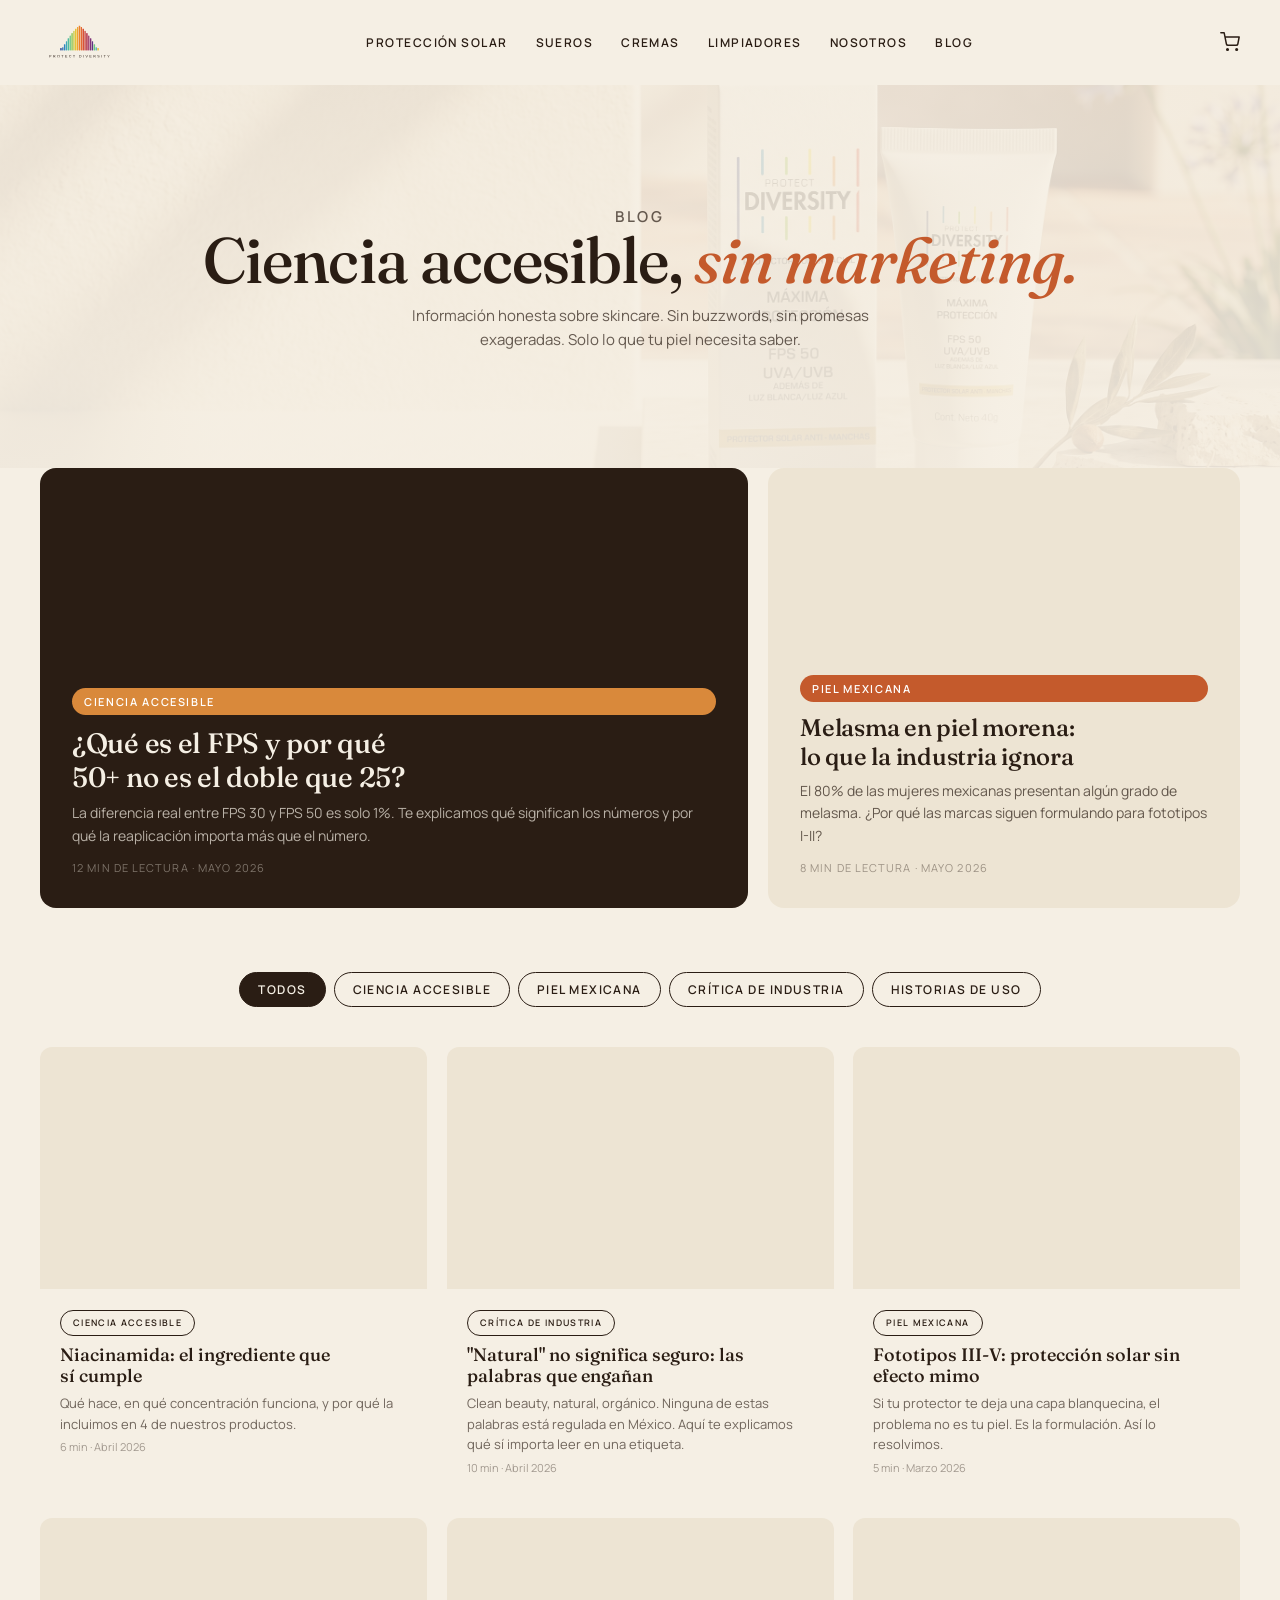
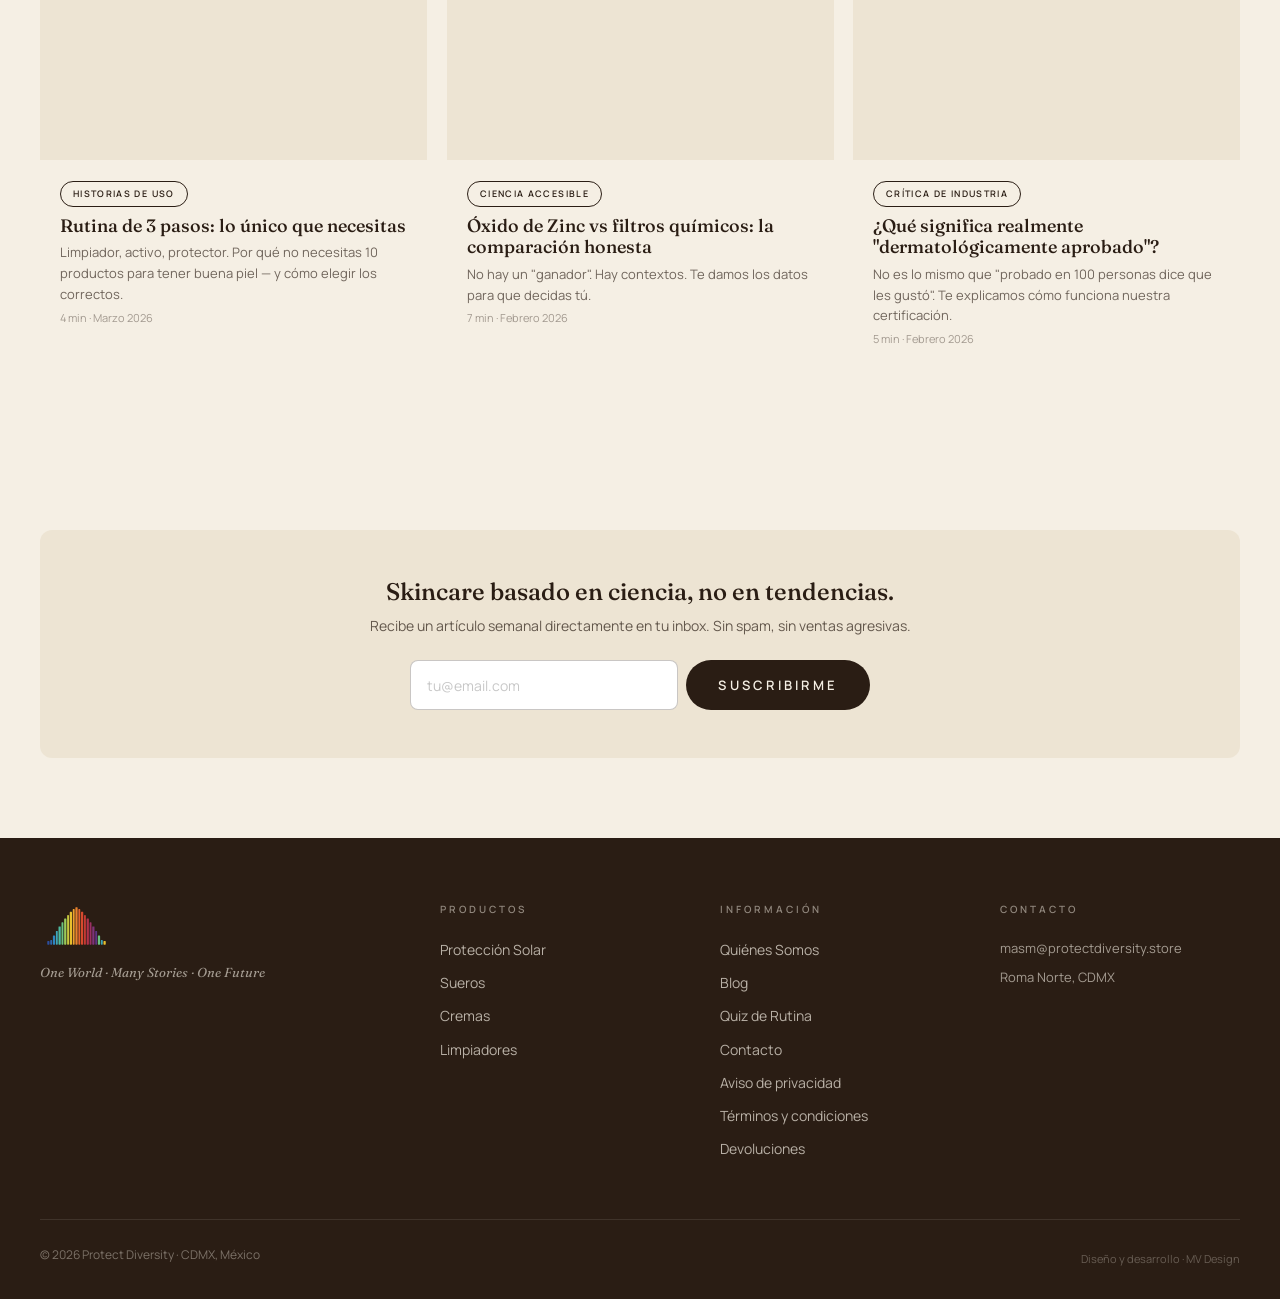
==== commit a9a3f717: "Cliente feedback batch 1: white cast → efecto mimo, SPF → FPS (total), lado a lado → frente a frente" ====
--- a/blog.html
+++ b/blog.html
@@ -117,8 +117,8 @@
     <div class="featured-posts reveal">
       <a href="#" class="featured-post featured-post--primary">
         <span class="pill pill--ocre">CIENCIA ACCESIBLE</span>
-        <h2>¿Qué es el SPF y por qué 50+ no es el doble que 25?</h2>
-        <p>La diferencia real entre SPF 30 y SPF 50 es solo 1%. Te explicamos qué significan los números y por qué la reaplicación importa más que el número.</p>
+        <h2>¿Qué es el FPS y por qué 50+ no es el doble que 25?</h2>
+        <p>La diferencia real entre FPS 30 y FPS 50 es solo 1%. Te explicamos qué significan los números y por qué la reaplicación importa más que el número.</p>
         <span class="meta">12 min de lectura · Mayo 2026</span>
       </a>
       <a href="#" class="featured-post featured-post--secondary">
@@ -160,7 +160,7 @@
         <div class="blog-card-img"></div>
         <div class="blog-card-body">
           <span class="pill pill--outline">PIEL MEXICANA</span>
-          <h3>Fototipos III-V: protección solar sin white cast</h3>
+          <h3>Fototipos III-V: protección solar sin efecto mimo</h3>
           <p>Si tu protector te deja una capa blanquecina, el problema no es tu piel. Es la formulación. Así lo resolvimos.</p>
           <span class="meta">5 min · Marzo 2026</span>
         </div>
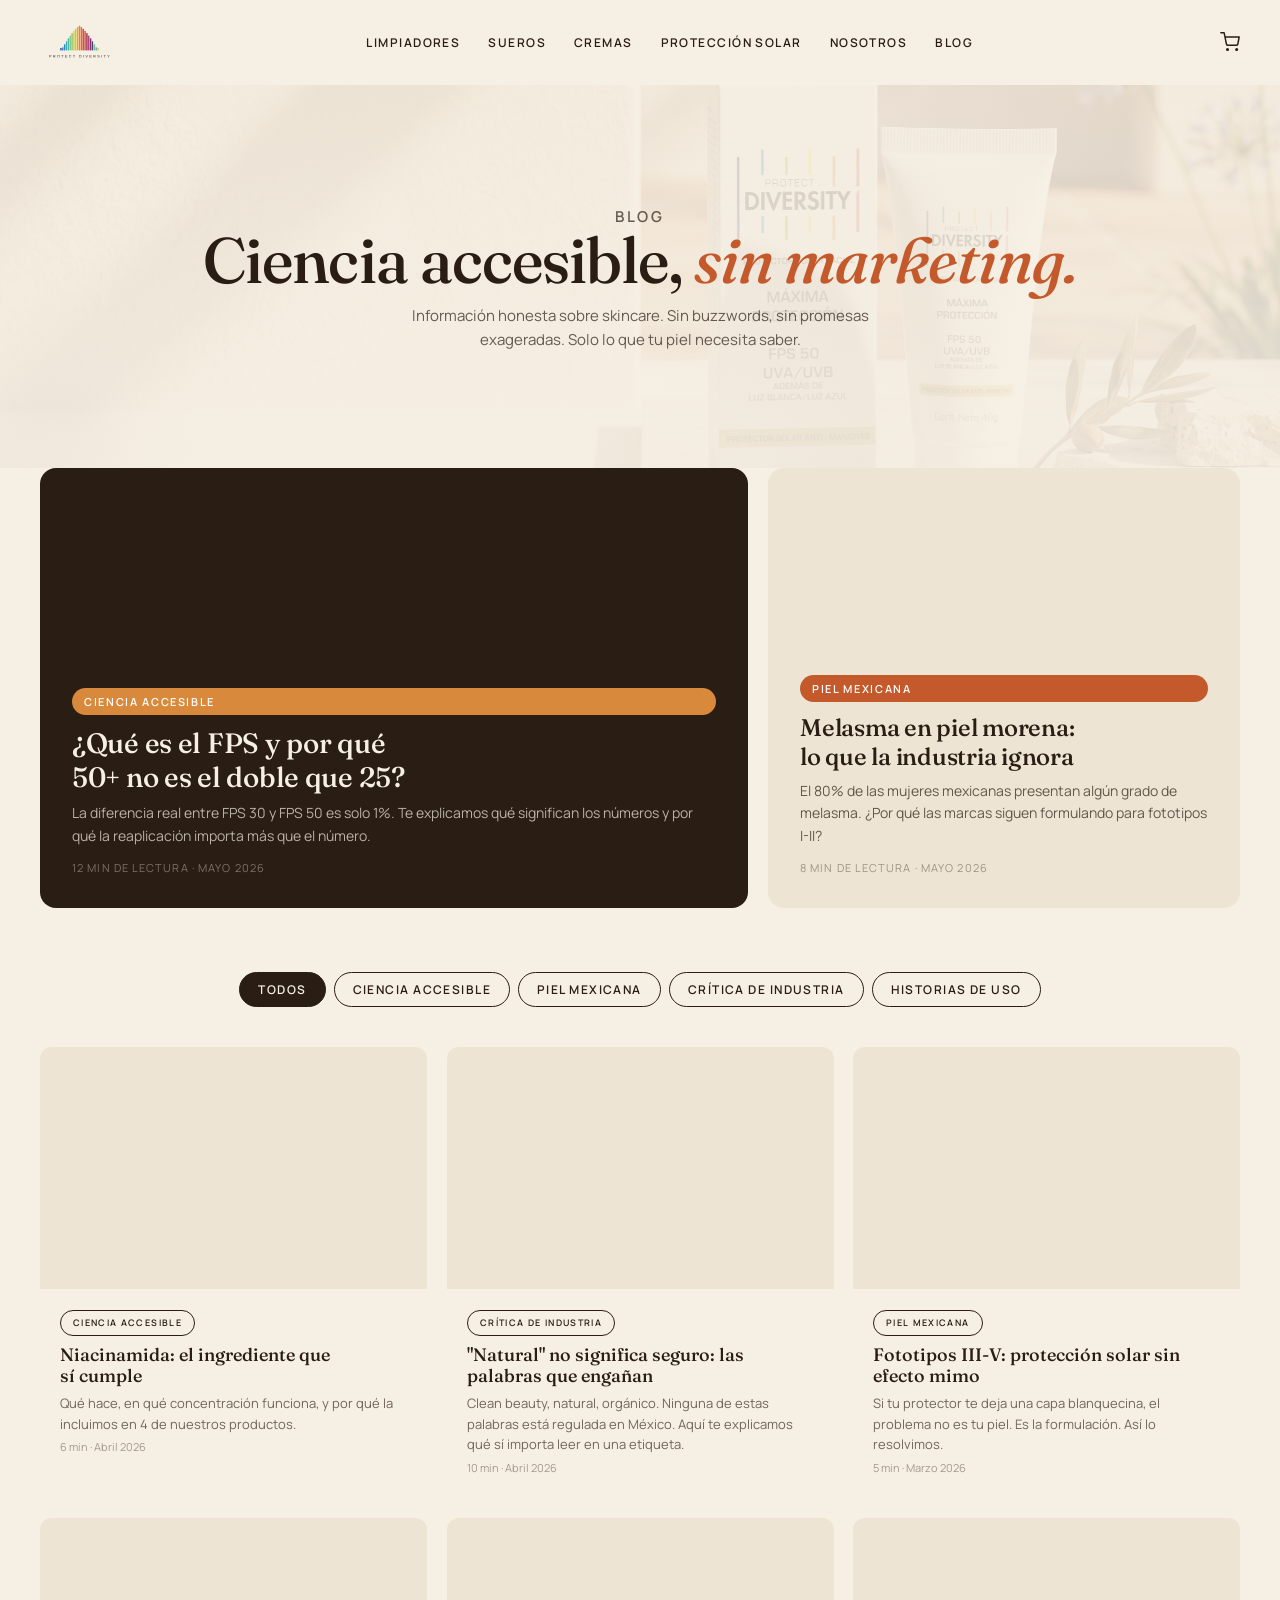
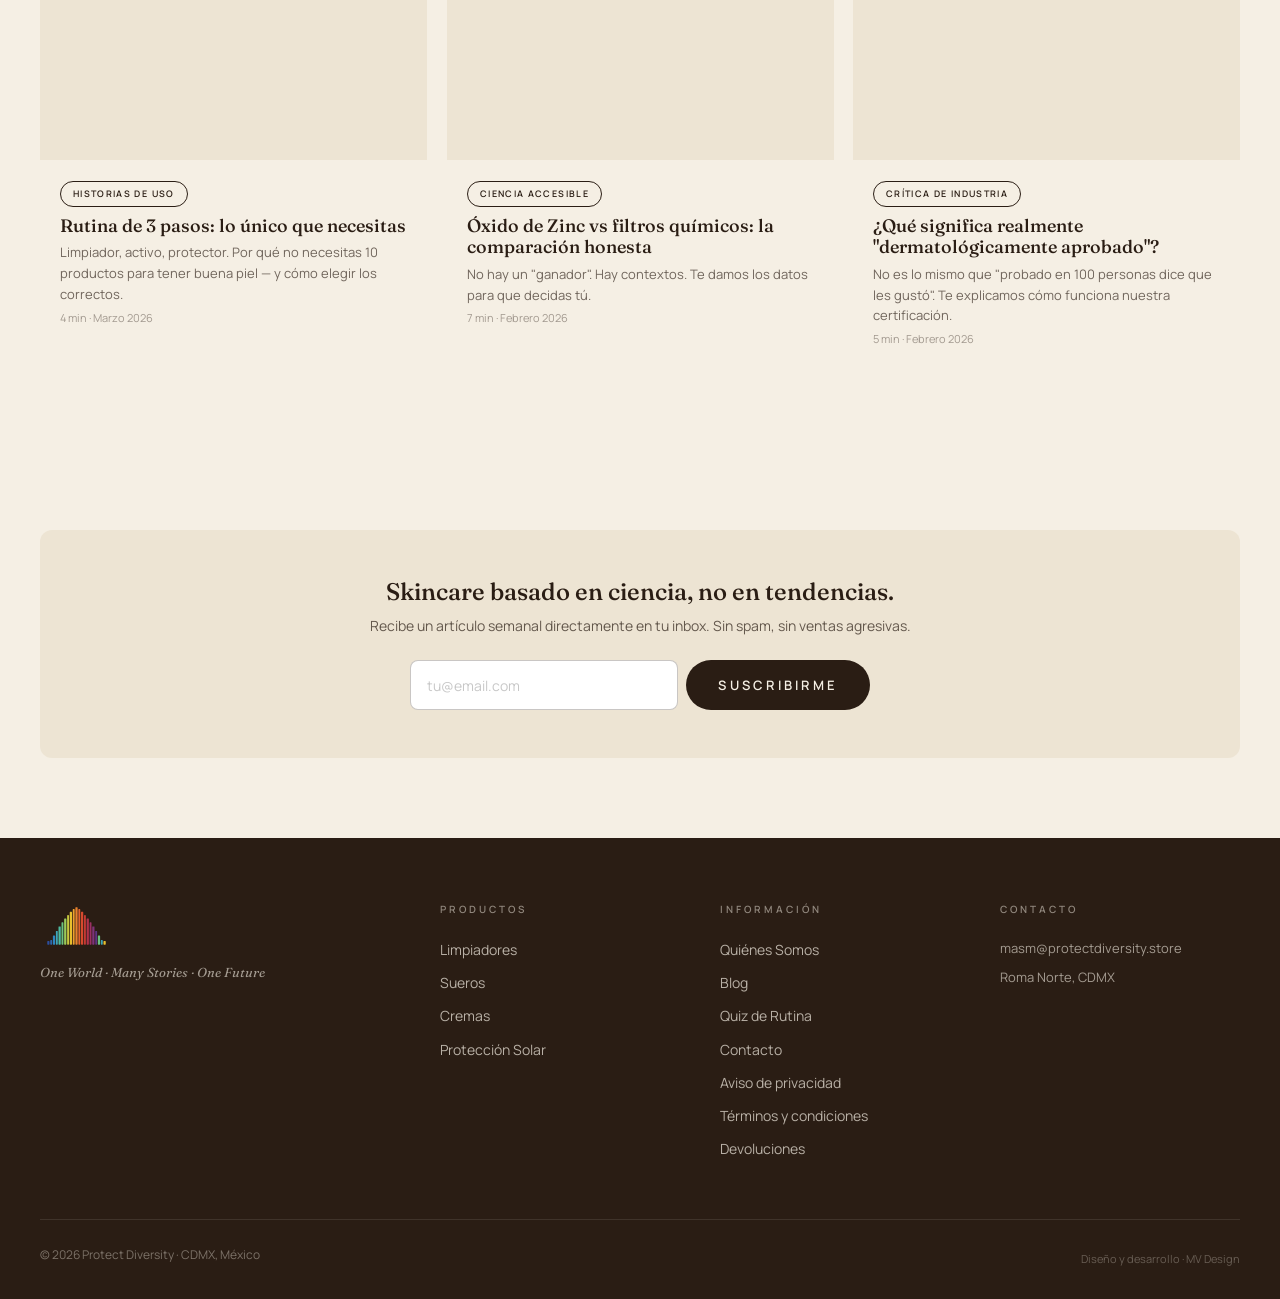
==== commit 13a9b9aa: "Reordenar catálogo por orden de uso: Limpiadores → Sueros → Cremas → Protección Solar (header, mobil" ====
--- a/blog.html
+++ b/blog.html
@@ -85,8 +85,7 @@
   <div class="header-inner">
     <a href="index.html" class="logo-link"><img src="img/logo-full.svg" alt="Protect Diversity" height="52" style="height:52px;width:auto;"></a>
     <nav><ul class="header-nav">
-      <li><a href="coleccion.html">Protección Solar</a></li><li><a href="coleccion.html?cat=sueros">Sueros</a></li>
-      <li><a href="coleccion.html?cat=cremas">Cremas</a></li><li><a href="coleccion.html?cat=limpiadores">Limpiadores</a></li>
+      <li><a href="coleccion.html?cat=limpiadores">Limpiadores</a></li><li><a href="coleccion.html?cat=sueros">Sueros</a></li><li><a href="coleccion.html?cat=cremas">Cremas</a></li><li><a href="coleccion.html?cat=proteccion-solar">Protección Solar</a></li>
       <li><a href="nosotros.html">Nosotros</a></li>
       <li><a href="blog.html">Blog</a></li>
     </ul></nav>
@@ -98,8 +97,10 @@
 </header>
 
 <nav class="mobile-nav"><button class="mobile-nav-close">✕</button>
-  <a href="coleccion.html">Protección Solar</a><a href="coleccion.html?cat=sueros">Sueros</a><a href="coleccion.html?cat=cremas">Cremas</a>
-  <a href="coleccion.html?cat=limpiadores">Limpiadores</a><a href="nosotros.html">Nosotros</a><a href="blog.html">Blog</a>
+  <a href="coleccion.html?cat=limpiadores">Limpiadores</a>
+  <a href="coleccion.html?cat=sueros">Sueros</a>
+  <a href="coleccion.html?cat=cremas">Cremas</a>
+  <a href="coleccion.html?cat=proteccion-solar">Protección Solar</a><a href="nosotros.html">Nosotros</a><a href="blog.html">Blog</a>
 </nav>
 
 <section class="blog-hero">
@@ -213,7 +214,7 @@
   <div class="container">
     <div class="footer-grid">
       <div class="footer-col"><img src="img/isotipo.svg" alt="Protect Diversity" height="48" style="height:48px;width:auto;"><p class="footer-tagline">One World · Many Stories · One Future</p></div>
-      <div class="footer-col"><h4>Productos</h4><ul><li><a href="coleccion.html">Protección Solar</a></li><li><a href="coleccion.html?cat=sueros">Sueros</a></li><li><a href="coleccion.html?cat=cremas">Cremas</a></li><li><a href="coleccion.html?cat=limpiadores">Limpiadores</a></li></ul></div>
+      <div class="footer-col"><h4>Productos</h4><ul><li><a href="coleccion.html?cat=limpiadores">Limpiadores</a></li><li><a href="coleccion.html?cat=sueros">Sueros</a></li><li><a href="coleccion.html?cat=cremas">Cremas</a></li><li><a href="coleccion.html?cat=proteccion-solar">Protección Solar</a></li></ul></div>
       <div class="footer-col"><h4>Información</h4><ul><li><a href="nosotros.html">Quiénes Somos</a></li><li><a href="blog.html">Blog</a></li><li><a href="quiz.html">Quiz de Rutina</a></li><li><a href="contacto.html">Contacto</a></li><li><a href="privacidad.html">Aviso de privacidad</a></li><li><a href="terminos.html">Términos y condiciones</a></li><li><a href="devoluciones.html">Devoluciones</a></li></ul></div>
       <div class="footer-col"><h4>Contacto</h4><p>masm@protectdiversity.store</p><p style="margin-top:8px;">Roma Norte, CDMX</p></div>
     </div>
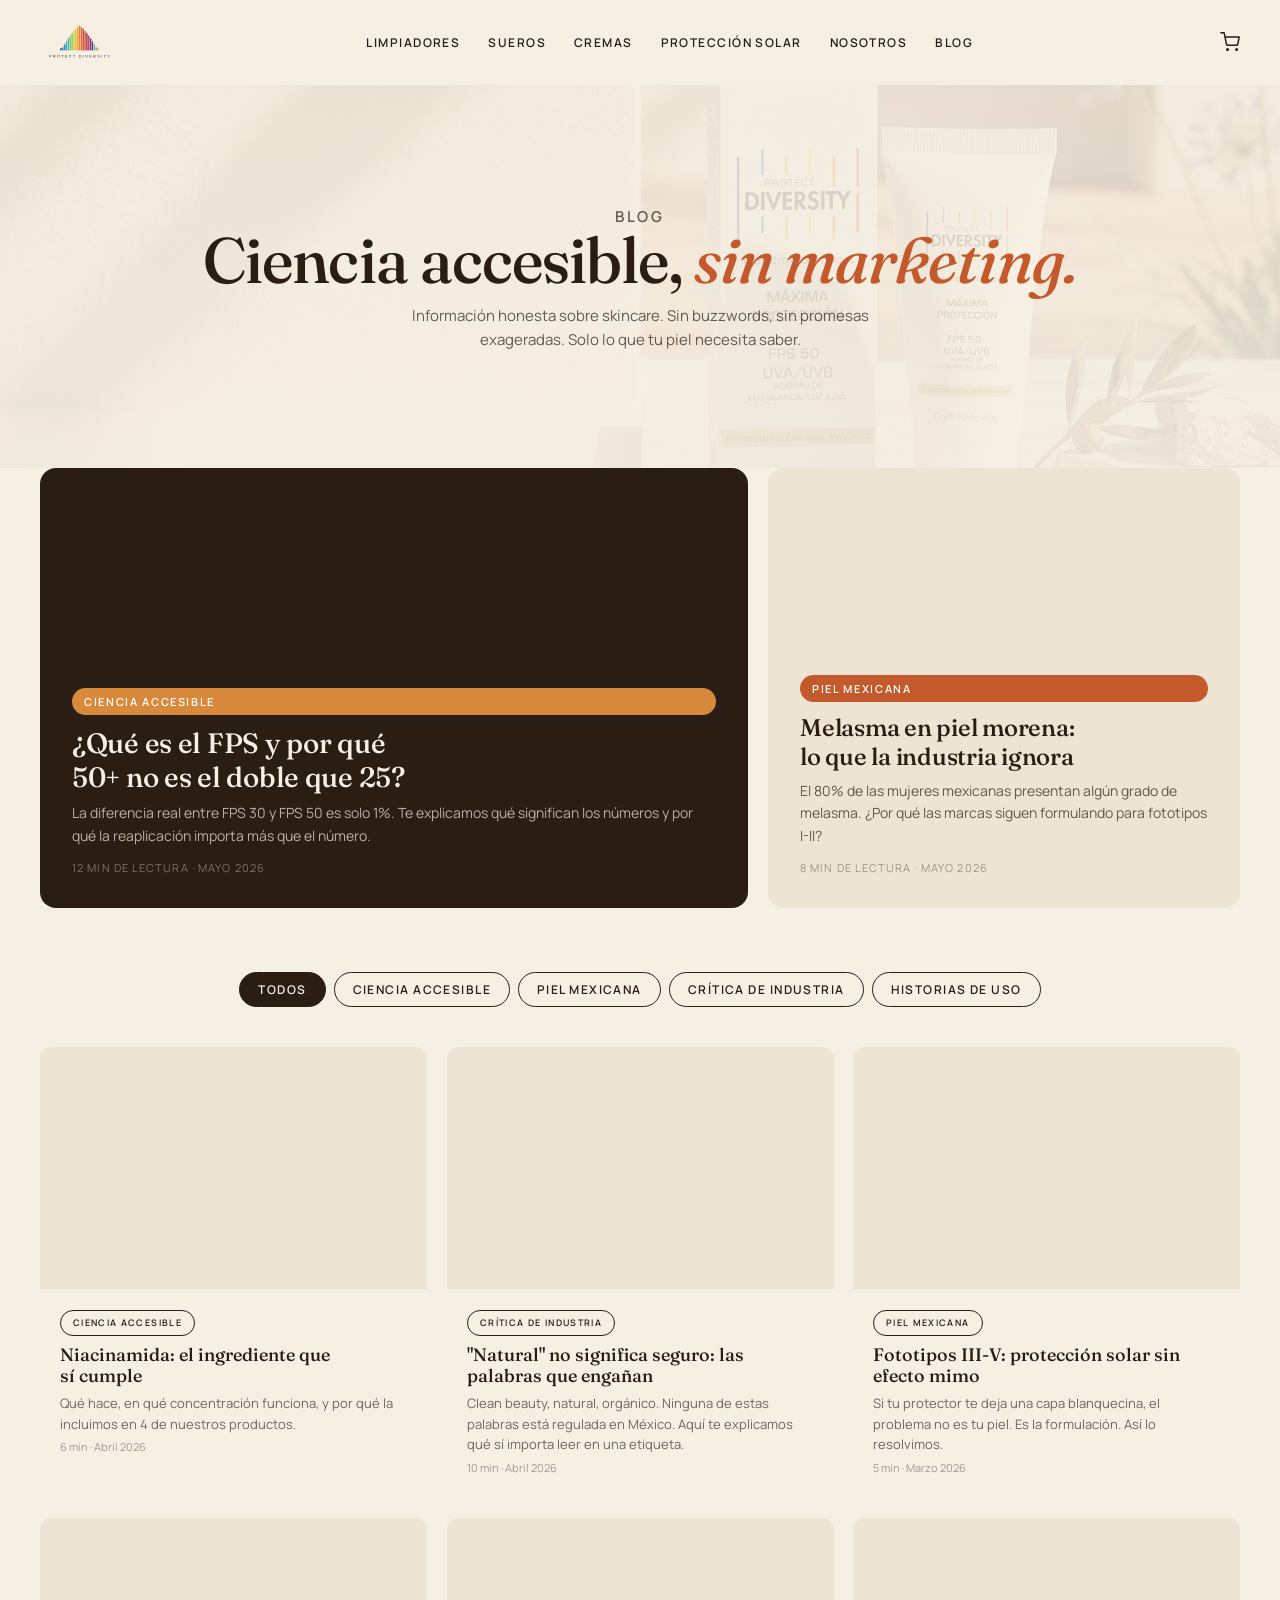
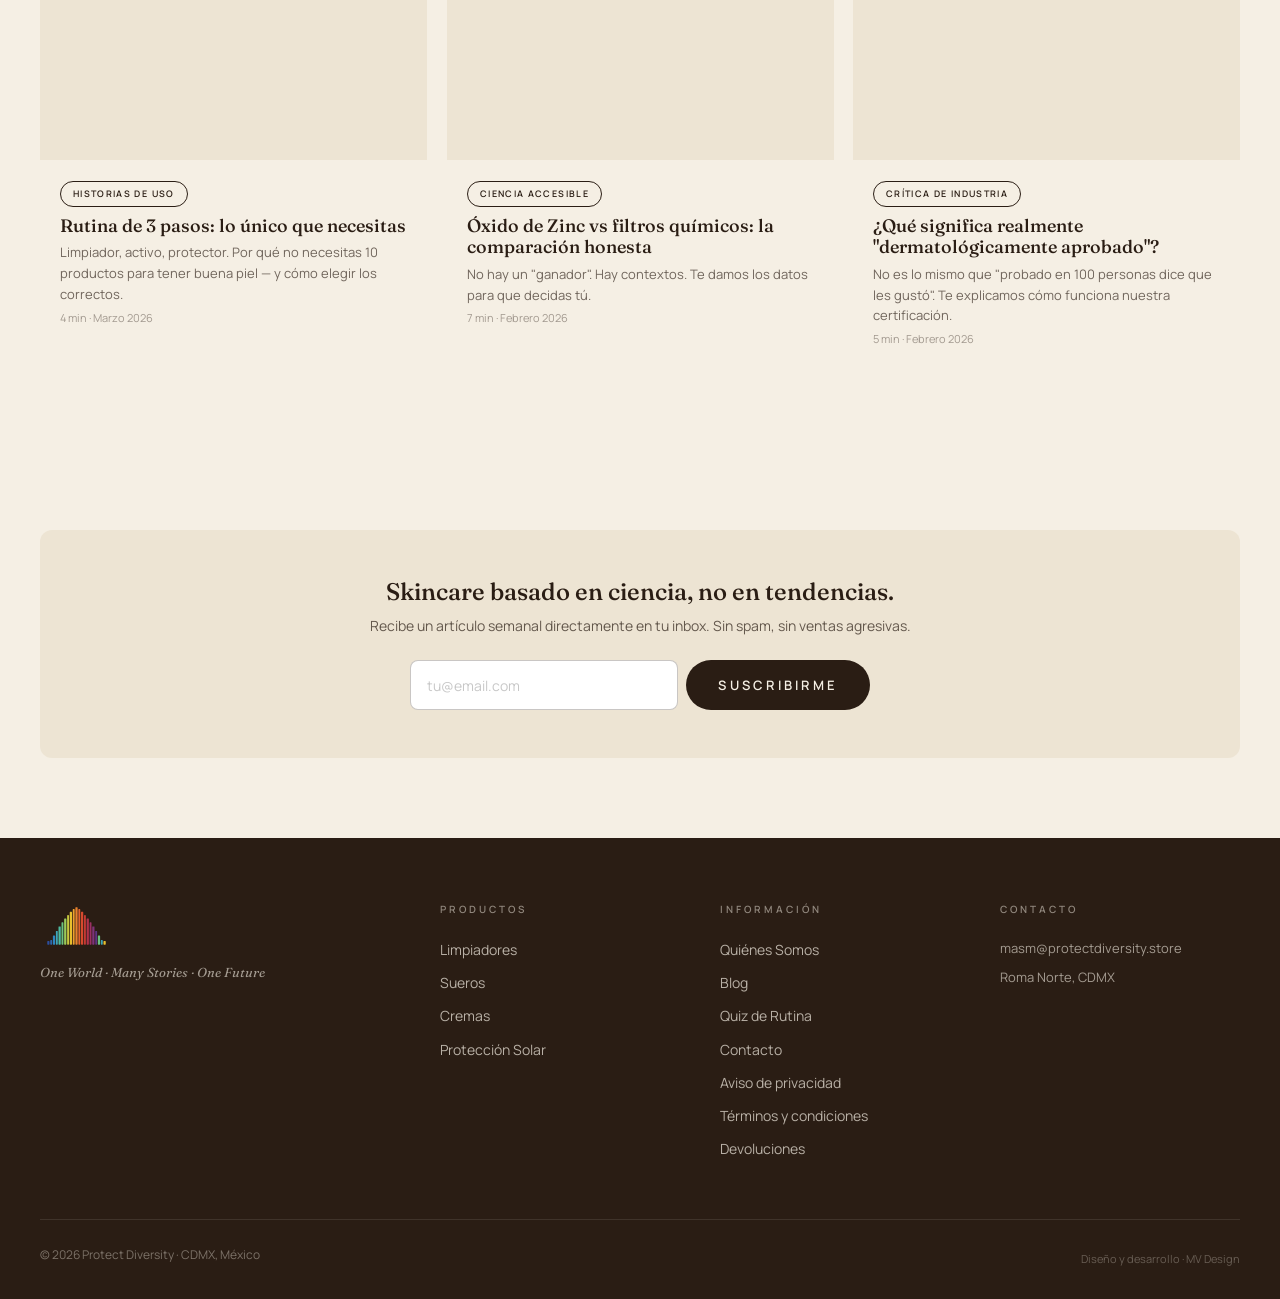
==== commit d356724e: "Optimización masiva imágenes: PNG → WebP (71.6MB → 0.7MB, -99%) productos + banners; update paths en" ====
--- a/blog.html
+++ b/blog.html
@@ -8,7 +8,7 @@
 <meta property="og:type" content="website">
 <meta property="og:title" content="Blog | Protect Diversity">
 <meta property="og:description" content="Ciencia accesible sobre skincare. Sin buzzwords ni promesas exageradas. Solo lo que tu piel necesita saber.">
-<meta property="og:image" content="https://protectdiversity.store/img/banners/magnific_premium-sunscreen-website_gJvVzaPSXO.png">
+<meta property="og:image" content="https://protectdiversity.store/img/banners/magnific_premium-sunscreen-website_gJvVzaPSXO.webp">
 <meta property="og:locale" content="es_MX">
 <meta name="twitter:card" content="summary_large_image">
 <meta name="twitter:title" content="Blog | Protect Diversity">
@@ -104,7 +104,7 @@
 </nav>
 
 <section class="blog-hero">
-  <img class="blog-hero-bg" src="img/banners/magnific_premium-sunscreen-website_gJvVzaPSXO.png" alt="" aria-hidden="true">
+  <img class="blog-hero-bg" src="img/banners/magnific_premium-sunscreen-website_gJvVzaPSXO.webp" alt="" aria-hidden="true">
   <div class="blog-hero-overlay"></div>
   <div class="container">
     <p class="eyebrow">BLOG</p>
--- a/css/global.css
+++ b/css/global.css
@@ -727,8 +727,13 @@
   position: absolute;
   top: 12px;
   left: 12px;
+  right: 12px;
   display: flex;
   gap: 6px;
+  flex-wrap: wrap;
+}
+.product-card-img .pill {
+  white-space: nowrap;
 }
 
 .product-card-body { padding: 16px 20px 20px; }
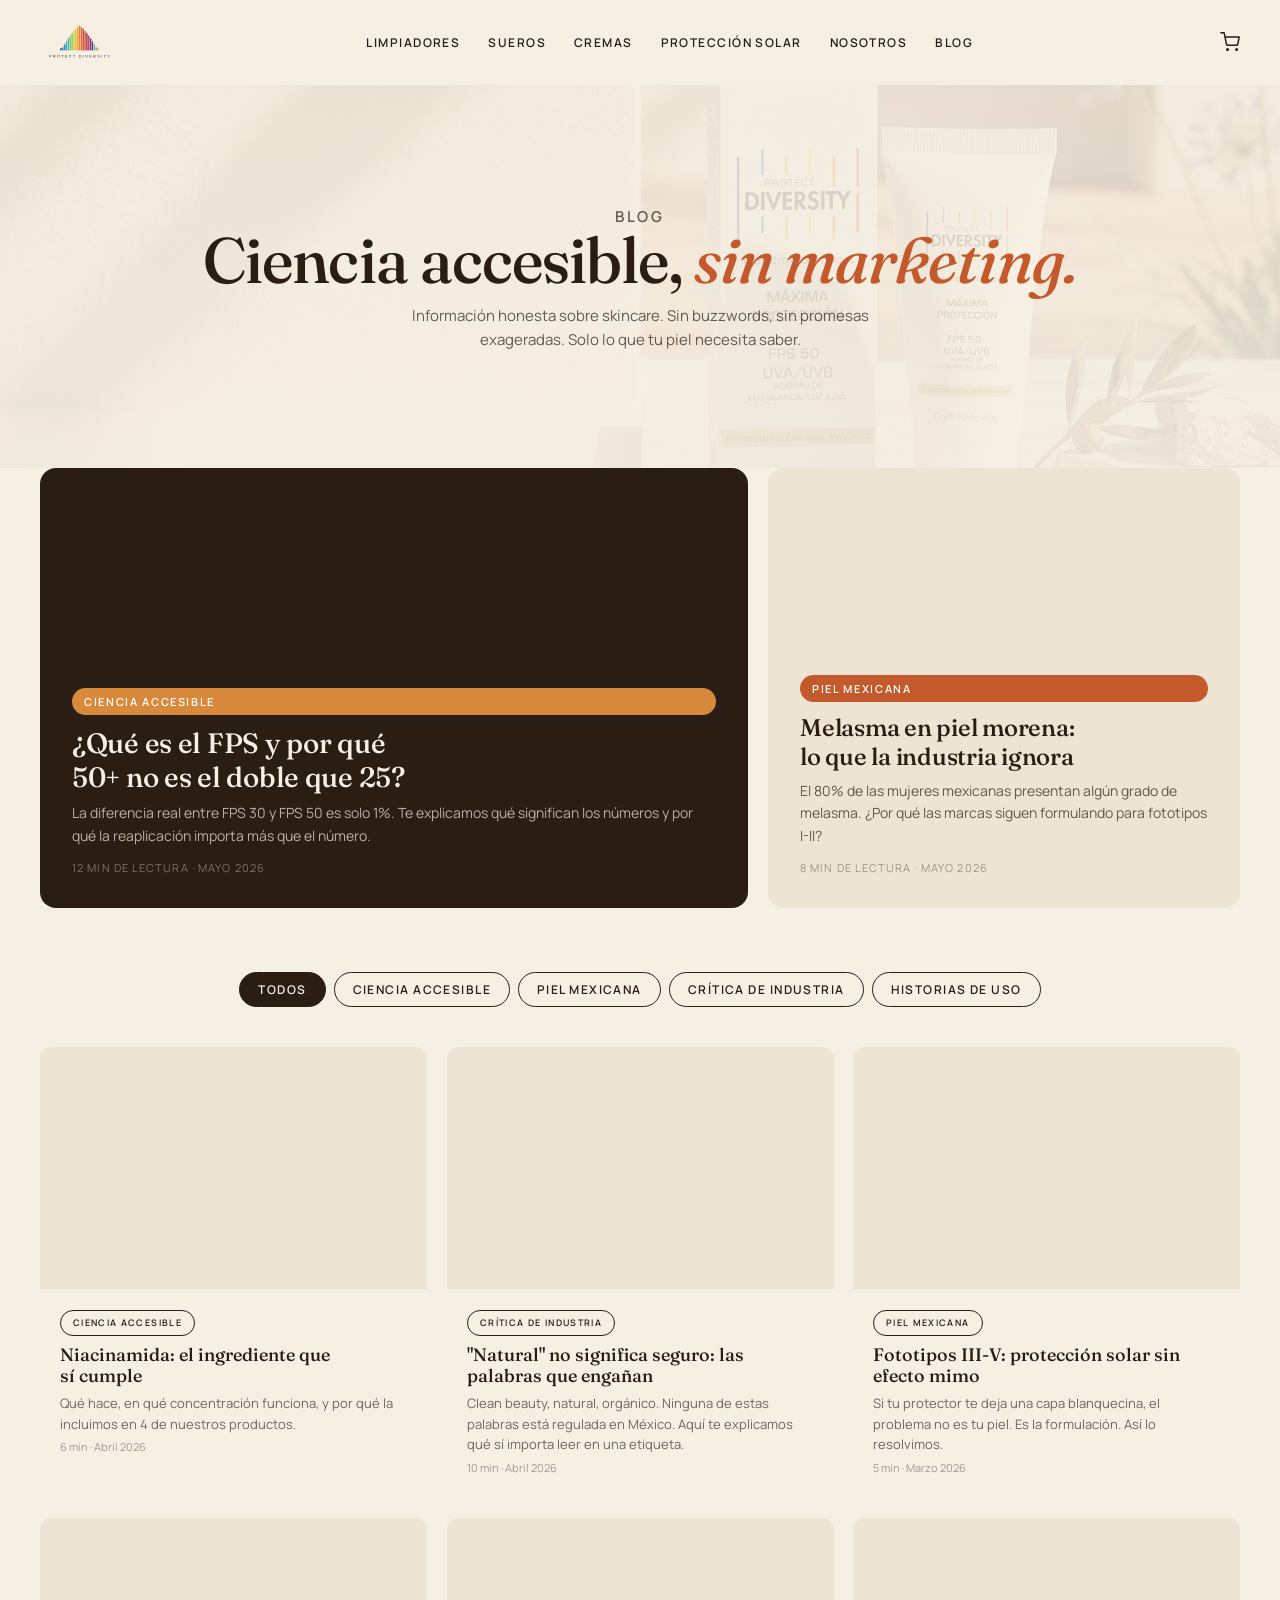
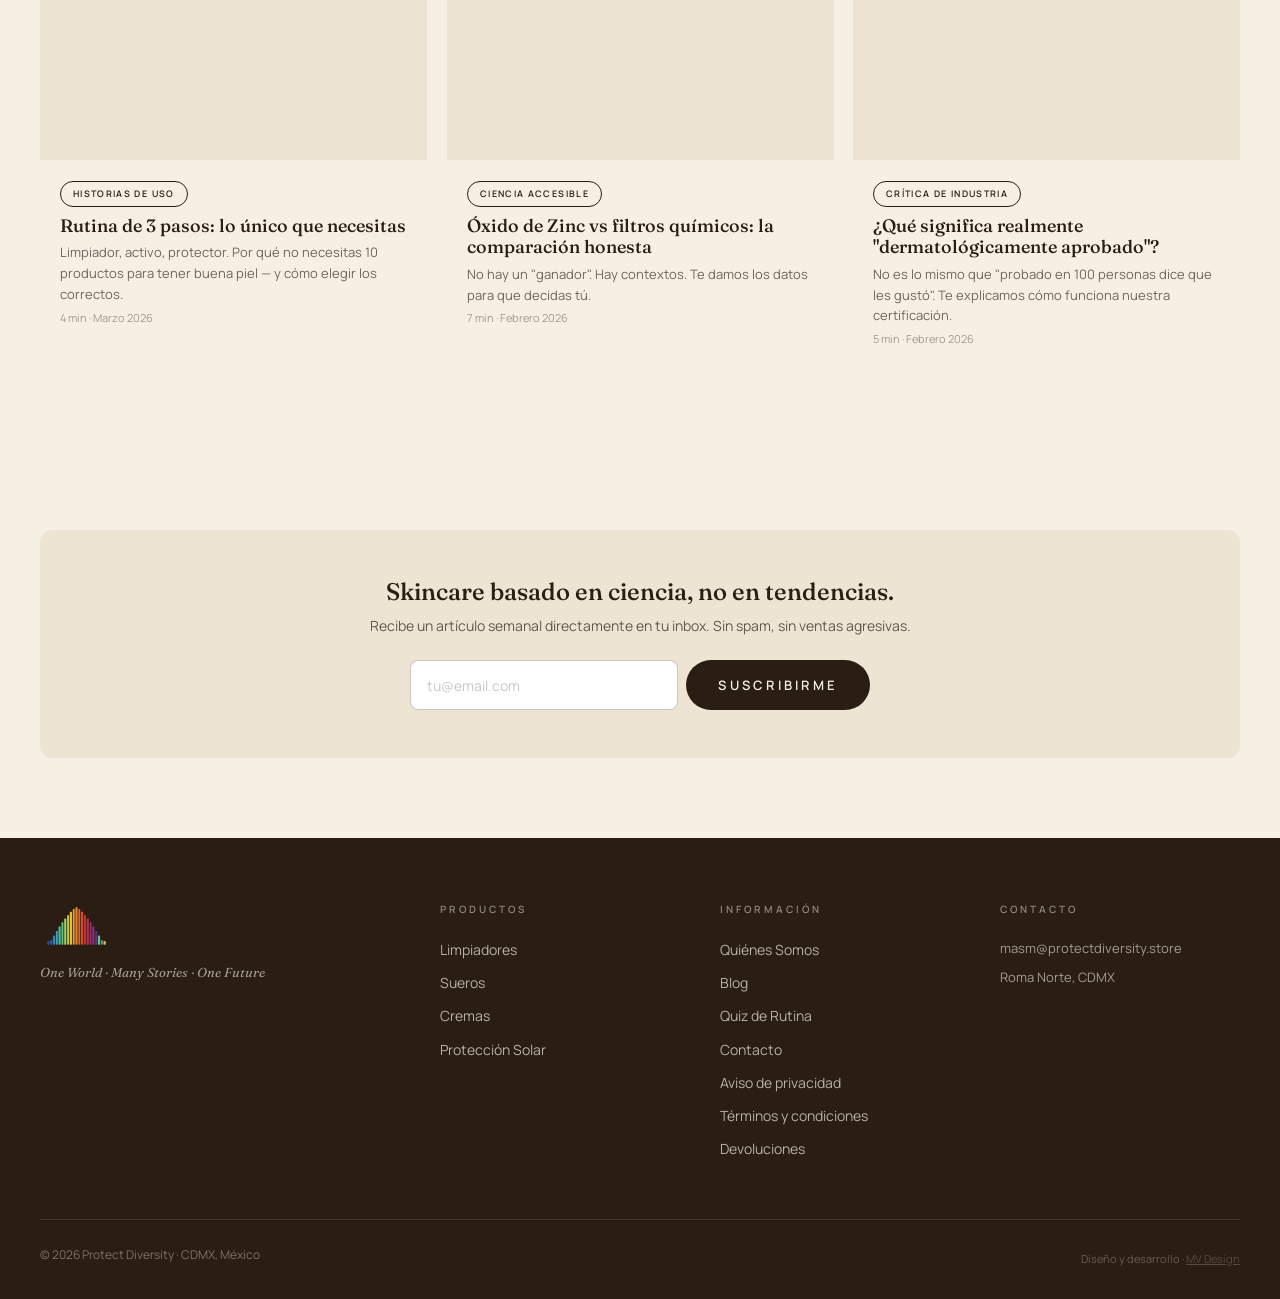
==== commit 4390c350: "feat: enlazar 'MV Design' del footer al Instagram de MV Design (nueva pestaña) Co-Authored-By: Claud" ====
--- a/blog.html
+++ b/blog.html
@@ -218,7 +218,7 @@
       <div class="footer-col"><h4>Información</h4><ul><li><a href="nosotros.html">Quiénes Somos</a></li><li><a href="blog.html">Blog</a></li><li><a href="quiz.html">Quiz de Rutina</a></li><li><a href="contacto.html">Contacto</a></li><li><a href="privacidad.html">Aviso de privacidad</a></li><li><a href="terminos.html">Términos y condiciones</a></li><li><a href="devoluciones.html">Devoluciones</a></li></ul></div>
       <div class="footer-col"><h4>Contacto</h4><p>masm@protectdiversity.store</p><p style="margin-top:8px;">Roma Norte, CDMX</p></div>
     </div>
-    <div class="footer-bottom"><p>© 2026 Protect Diversity · CDMX, México</p><p style="margin-top:6px;font-size:11px;opacity:0.3;">Diseño y desarrollo · MV Design</p></div>
+    <div class="footer-bottom"><p>© 2026 Protect Diversity · CDMX, México</p><p style="margin-top:6px;font-size:11px;opacity:0.3;">Diseño y desarrollo · <a href="https://www.instagram.com/mvdesign.mkt" target="_blank" rel="noopener" style="color:inherit;text-decoration:underline;">MV Design</a></p></div>
   </div>
 </footer>
 
--- a/css/global.css
+++ b/css/global.css
@@ -769,9 +769,16 @@
   opacity: 0.4;
 }
 .product-card-price .discount {
-  font-size: 10px;
-  font-weight: 600;
-  color: var(--salvia);
+  font-size: 11px;
+  font-weight: 700;
+  color: #FFFFFF;
+  background: #5A8A3F;
+  padding: 3px 9px;
+  border-radius: 999px;
+  letter-spacing: 0.04em;
+  line-height: 1;
+  box-shadow: 0 1px 2px rgba(90, 138, 63, 0.25);
+  display: inline-block;
 }
 .product-card-rating {
   display: flex;
